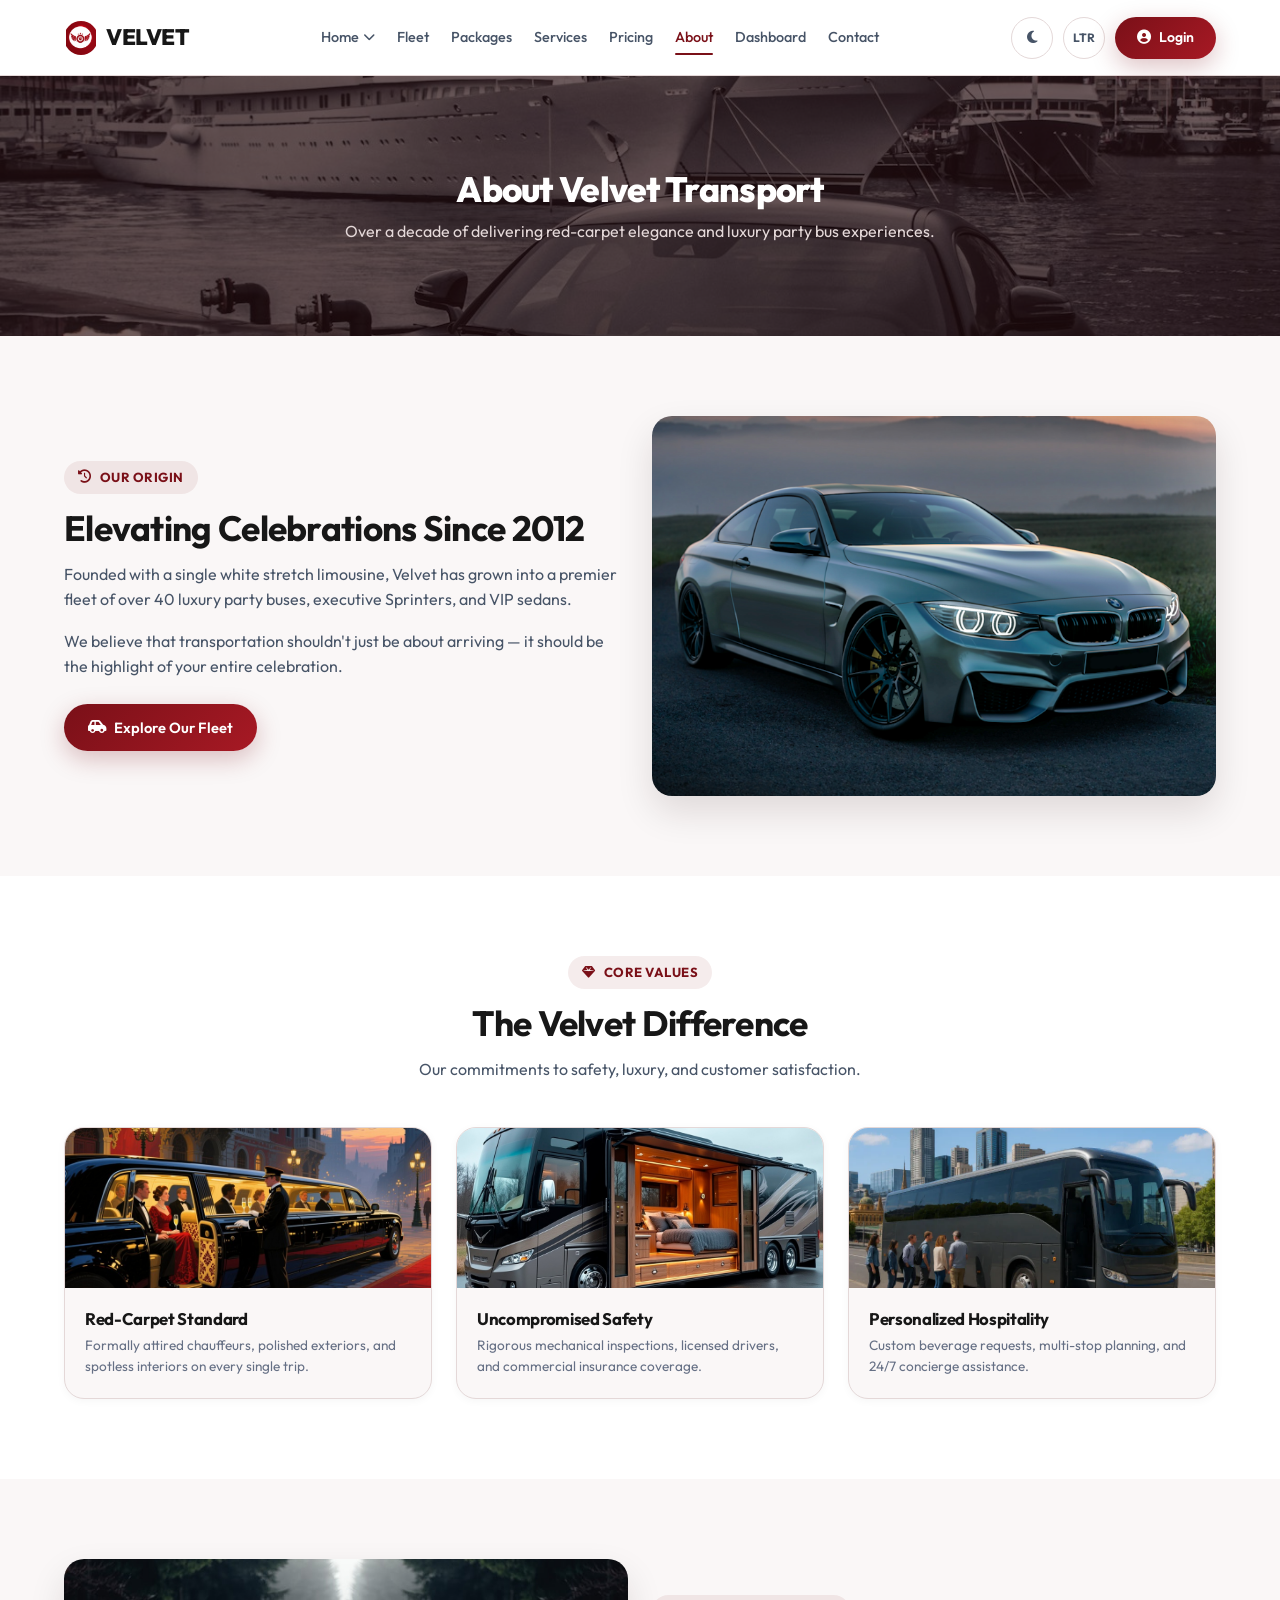
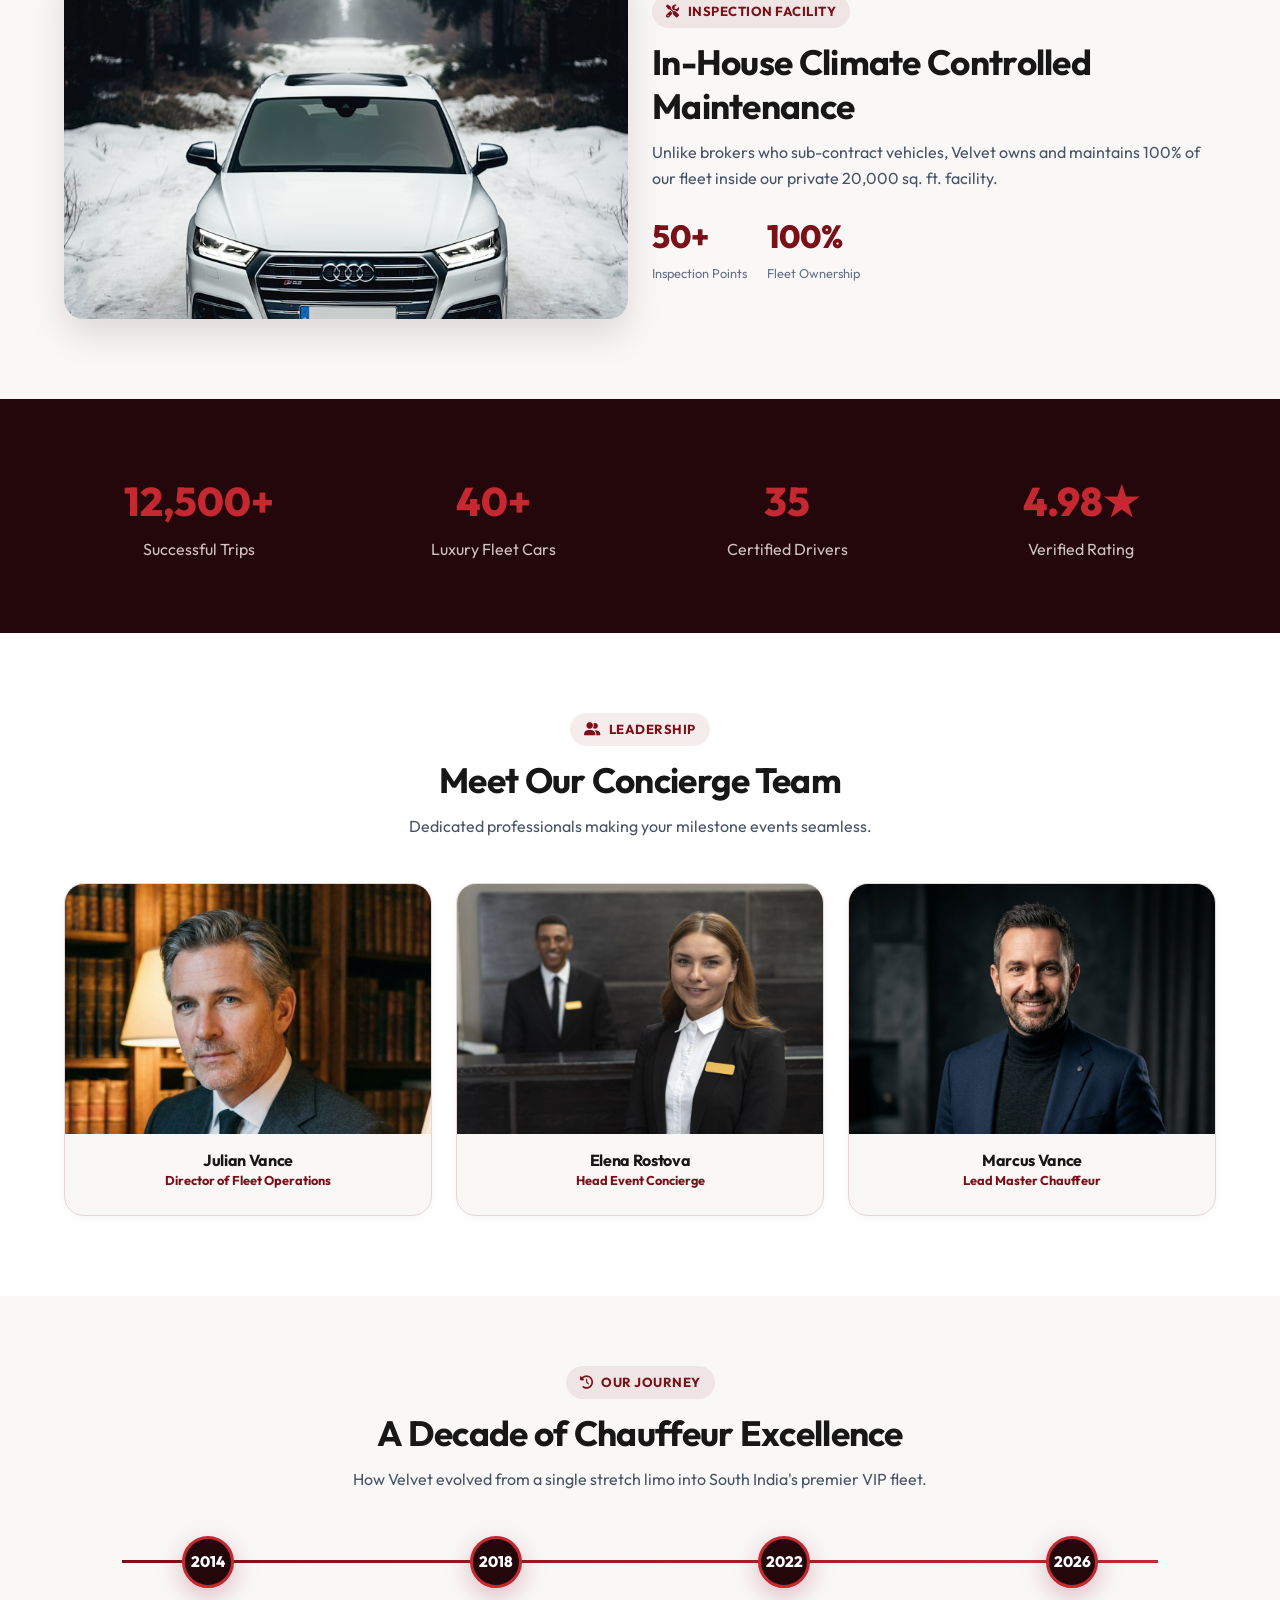
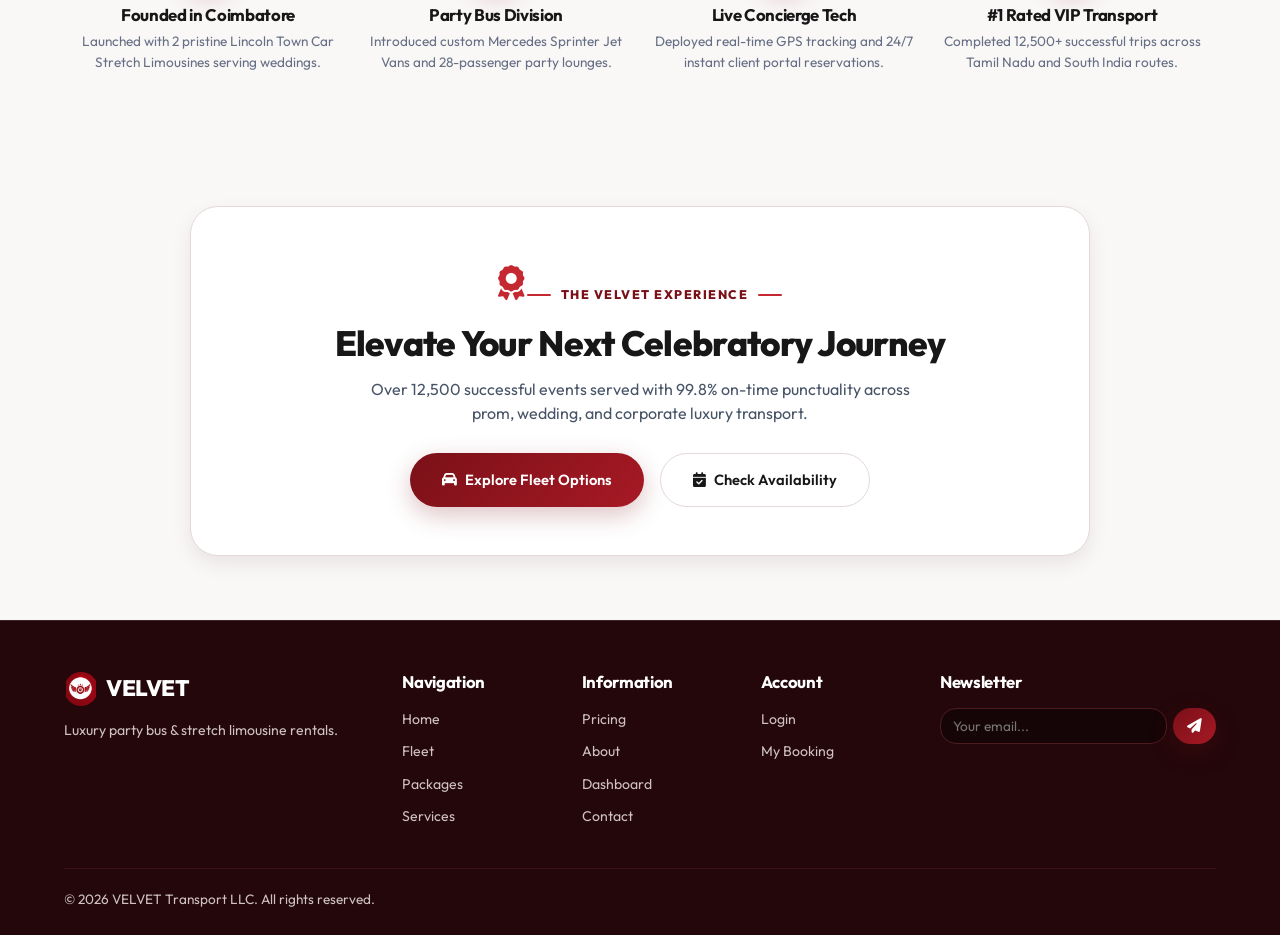
==== about.html @ 5762333b "first commit" ====
<!DOCTYPE html>
<html lang="en" data-theme="light" dir="ltr">
<head>
  <meta charset="UTF-8">
  <meta name="viewport" content="width=device-width, initial-scale=1.0">
  <title>VELVET | About Our VIP Fleet & Concierge</title>
  <link rel="icon" type="image/png" href="assets/images/logo.png">
  <link rel="shortcut icon" type="image/png" href="assets/images/logo.png">
  <link rel="apple-touch-icon" href="assets/images/logo.png">
  <meta name="description" content="Learn about Velvet transport history, hyper-luxury vehicle standards, and commitment to celebratory travel elegance.">
  
  <link rel="preconnect" href="https://fonts.googleapis.com">
  <link rel="preconnect" href="https://fonts.gstatic.com" crossorigin>
  <link href="https://fonts.googleapis.com/css2?family=Outfit:wght@300;400;500;600;700;800&display=swap" rel="stylesheet">
  <link rel="stylesheet" href="https://cdnjs.cloudflare.com/ajax/libs/font-awesome/6.4.0/css/all.min.css">
  
  <link rel="stylesheet" href="assets/css/style.css">
  <link rel="stylesheet" href="assets/css/responsive.css">
</head>
<body>

  <!-- FIXED NAVBAR WITH EXACT LABEL 'About' -->
  <header class="navbar">
    <div class="container navbar-inner">
      <a href="index.html" class="brand-logo">
        <img src="assets/images/logo.png" alt="VELVET Logo" class="brand-logo-img">
        <span>VELVET</span>
      </a>

      <nav class="nav-menu" id="navMenu">
        <div class="nav-dropdown" id="homeDropdown">
          <a href="index.html" class="nav-link dropdown-trigger">Home <i class="fas fa-chevron-down"></i></a>
          <div class="dropdown-menu">
            <a href="index.html" class="dropdown-item">Home 1 - Fleet Hero</a>
            <a href="home-2.html" class="dropdown-item">Home 2 - Lounge Edition</a>
          </div>
        </div>

        <a href="fleet.html" class="nav-link">Fleet</a>
        <a href="packages.html" class="nav-link">Packages</a>
        <a href="services.html" class="nav-link">Services</a>
        <a href="pricing.html" class="nav-link">Pricing</a>
        <a href="about.html" class="nav-link active">About</a>
        <a href="dashboard.html" class="nav-link">Dashboard</a>
        <a href="contact.html" class="nav-link">Contact</a>
        <a href="login.html" class="nav-link mobile-login-link"><i class="fas fa-user-circle"></i> Login</a>
      </nav>

      <div class="nav-actions">
        <button class="icon-btn" id="themeToggleBtn" title="Theme Toggle"><i class="fas fa-moon" id="themeIcon"></i></button>
        <button class="icon-btn" id="dirToggleBtn" title="Direction Toggle"><span id="dirText" style="font-size:0.75rem; font-weight:700;">LTR</span></button>
        <a href="login.html" class="btn btn-primary desktop-login-btn"><i class="fas fa-user-circle"></i> <span>Login</span></a>
        <button class="icon-btn hamburger-btn" id="hamburgerBtn"><i class="fas fa-bars"></i></button>
      </div>
    </div>
  </header>

  <!-- STANDARD INNER HERO (260px HEIGHT) -->
  <section class="inner-hero">
    <img src="assets/images/hero/hero-about.jpg" alt="About Velvet" class="inner-hero-bg">
    <div class="inner-hero-content">
      <h1 class="inner-hero-title">About Velvet Transport</h1>
      <p class="inner-hero-desc">Over a decade of delivering red-carpet elegance and luxury party bus experiences.</p>
    </div>
  </section>

  <!-- ABOUT PAGE - EXACTLY 7 SECTIONS -->

  <!-- SECTION 1: BRAND STORY SPLIT -->
  <section style="padding: 80px 0;">
    <div class="container">
      <div class="grid-2-col" style="align-items: center;">
        <div>
          <span class="section-tag"><i class="fas fa-history"></i> Our Origin</span>
          <h2 class="section-title" style="text-align: left;">Elevating Celebrations Since 2012</h2>
          <p style="color: var(--text-secondary); margin-bottom: 16px;">
            Founded with a single white stretch limousine, Velvet has grown into a premier fleet of over 40 luxury party buses, executive Sprinters, and VIP sedans.
          </p>
          <p style="color: var(--text-secondary); margin-bottom: 24px;">
            We believe that transportation shouldn't just be about arriving — it should be the highlight of your entire celebration.
          </p>
          <a href="fleet.html" class="btn btn-primary"><i class="fas fa-car-side"></i> Explore Our Fleet</a>
        </div>
        <div style="border-radius: var(--radius-lg); overflow: hidden; box-shadow: var(--shadow-lg);">
          <img src="assets/images/about/fleet-garage.jpg" alt="Fleet Garage" style="height: 380px; width: 100%; object-fit: cover;">
        </div>
      </div>
    </div>
  </section>

  <!-- SECTION 2: CORE BRAND VALUES -->
  <section style="padding: 80px 0; background: var(--bg-card);">
    <div class="container">
      <div class="section-header">
        <span class="section-tag"><i class="fas fa-gem"></i> Core Values</span>
        <h2 class="section-title">The Velvet Difference</h2>
        <p class="section-subtitle">Our commitments to safety, luxury, and customer satisfaction.</p>
      </div>

      <div class="grid-3-col">
        <!-- Value Card 1 -->
        <div class="modern-card" style="background: var(--bg-primary); border-radius: var(--radius-lg); border: 1px solid var(--border-color); overflow: hidden; height: 100%; display: flex; flex-direction: column;">
          <div style="height: 160px; overflow: hidden; position: relative;">
            <img src="assets/images/about/values/value-red-carpet.png" alt="Red-Carpet Standard" style="width: 100%; height: 100%; object-fit: cover; transition: transform 0.3s ease;">
          </div>
          <div style="padding: 20px; flex-grow: 1;">
            <h4 style="margin-bottom: 6px; font-size: 1.05rem;">Red-Carpet Standard</h4>
            <p style="font-size: 0.85rem; color: var(--text-muted);">Formally attired chauffeurs, polished exteriors, and spotless interiors on every single trip.</p>
          </div>
        </div>

        <!-- Value Card 2 -->
        <div class="modern-card" style="background: var(--bg-primary); border-radius: var(--radius-lg); border: 1px solid var(--border-color); overflow: hidden; height: 100%; display: flex; flex-direction: column;">
          <div style="height: 160px; overflow: hidden; position: relative;">
            <img src="assets/images/about/values/value-safety.jpg" alt="Uncompromised Safety" style="width: 100%; height: 100%; object-fit: cover; transition: transform 0.3s ease;">
          </div>
          <div style="padding: 20px; flex-grow: 1;">
            <h4 style="margin-bottom: 6px; font-size: 1.05rem;">Uncompromised Safety</h4>
            <p style="font-size: 0.85rem; color: var(--text-muted);">Rigorous mechanical inspections, licensed drivers, and commercial insurance coverage.</p>
          </div>
        </div>

        <!-- Value Card 3 -->
        <div class="modern-card" style="background: var(--bg-primary); border-radius: var(--radius-lg); border: 1px solid var(--border-color); overflow: hidden; height: 100%; display: flex; flex-direction: column;">
          <div style="height: 160px; overflow: hidden; position: relative;">
            <img src="assets/images/about/values/value-hospitality.png" alt="Personalized Hospitality" style="width: 100%; height: 100%; object-fit: cover; transition: transform 0.3s ease;">
          </div>
          <div style="padding: 20px; flex-grow: 1;">
            <h4 style="margin-bottom: 6px; font-size: 1.05rem;">Personalized Hospitality</h4>
            <p style="font-size: 0.85rem; color: var(--text-muted);">Custom beverage requests, multi-stop planning, and 24/7 concierge assistance.</p>
          </div>
        </div>
      </div>
    </div>
  </section>

  <!-- SECTION 3: MAINTENANCE & INSPECTION LABS -->
  <section style="padding: 80px 0;">
    <div class="container">
      <div class="grid-2-col" style="align-items: center;">
        <div style="border-radius: var(--radius-lg); overflow: hidden; box-shadow: var(--shadow-lg);">
          <img src="assets/images/about/safety-inspection.jpg" alt="Safety Inspection Detail" style="height: 360px; width: 100%; object-fit: cover;">
        </div>
        <div>
          <span class="section-tag"><i class="fas fa-tools"></i> Inspection Facility</span>
          <h2 class="section-title" style="text-align: left;">In-House Climate Controlled Maintenance</h2>
          <p style="color: var(--text-secondary); margin-bottom: 20px;">
            Unlike brokers who sub-contract vehicles, Velvet owns and maintains 100% of our fleet inside our private 20,000 sq. ft. facility.
          </p>
          <div style="display: flex; gap: 20px;">
            <div>
              <div style="font-size: 2rem; font-weight: 800; color: var(--burgundy-primary);">50+</div>
              <div style="font-size: 0.8rem; color: var(--text-muted);">Inspection Points</div>
            </div>
            <div>
              <div style="font-size: 2rem; font-weight: 800; color: var(--burgundy-primary);">100%</div>
              <div style="font-size: 0.8rem; color: var(--text-muted);">Fleet Ownership</div>
            </div>
          </div>
        </div>
      </div>
    </div>
  </section>

  <!-- SECTION 4: STATS & LUXURY MILESTONES -->
  <section style="padding: 70px 0; background: var(--dark-wine); color: #FFF; text-align: center;">
    <div class="container">
      <div class="grid-4-col">
        <div>
          <div style="font-size: 2.5rem; font-weight: 800; color: var(--red-accent);">12,500+</div>
          <div style="color: #D0C2C2; margin-top: 4px;">Successful Trips</div>
        </div>
        <div>
          <div style="font-size: 2.5rem; font-weight: 800; color: var(--red-accent);">40+</div>
          <div style="color: #D0C2C2; margin-top: 4px;">Luxury Fleet Cars</div>
        </div>
        <div>
          <div style="font-size: 2.5rem; font-weight: 800; color: var(--red-accent);">35</div>
          <div style="color: #D0C2C2; margin-top: 4px;">Certified Drivers</div>
        </div>
        <div>
          <div style="font-size: 2.5rem; font-weight: 800; color: var(--red-accent);">4.98★</div>
          <div style="color: #D0C2C2; margin-top: 4px;">Verified Rating</div>
        </div>
      </div>
    </div>
  </section>

  <!-- SECTION 5: LEADERSHIP & CONCIERGE TEAM -->
  <section style="padding: 80px 0; background: var(--bg-card);">
    <div class="container">
      <div class="section-header">
        <span class="section-tag"><i class="fas fa-user-friends"></i> Leadership</span>
        <h2 class="section-title">Meet Our Concierge Team</h2>
        <p class="section-subtitle">Dedicated professionals making your milestone events seamless.</p>
      </div>

      <div class="grid-3-col">
        <div class="modern-card" style="background: var(--bg-primary); border-radius: var(--radius-lg); border: 1px solid var(--border-color); overflow: hidden; text-align: center; padding-bottom: 24px;">
          <div style="height: 250px; overflow: hidden; position: relative;">
            <img src="assets/images/about/team-concierge.jpg" alt="Julian Vance" style="height: 100%; width: 100%; object-fit: cover; object-position: center top;">
          </div>
          <h4 style="margin-top: 16px;">Julian Vance</h4>
          <div style="font-size: 0.8rem; color: var(--burgundy-primary); font-weight: 700;">Director of Fleet Operations</div>
        </div>
        <div class="modern-card" style="background: var(--bg-primary); border-radius: var(--radius-lg); border: 1px solid var(--border-color); overflow: hidden; text-align: center; padding-bottom: 24px;">
          <div style="height: 250px; overflow: hidden; position: relative;">
            <img src="assets/images/about/team-elena.jpg" alt="Elena Rostova" style="height: 100%; width: 100%; object-fit: cover; object-position: center top;">
          </div>
          <h4 style="margin-top: 16px;">Elena Rostova</h4>
          <div style="font-size: 0.8rem; color: var(--burgundy-primary); font-weight: 700;">Head Event Concierge</div>
        </div>
        <div class="modern-card" style="background: var(--bg-primary); border-radius: var(--radius-lg); border: 1px solid var(--border-color); overflow: hidden; text-align: center; padding-bottom: 24px;">
          <div style="height: 250px; overflow: hidden; position: relative;">
            <img src="assets/images/about/chauffeur-about.jpg" alt="Marcus Vance" style="height: 100%; width: 100%; object-fit: cover; object-position: center top;">
          </div>
          <h4 style="margin-top: 16px;">Marcus Vance</h4>
          <div style="font-size: 0.8rem; color: var(--burgundy-primary); font-weight: 700;">Lead Master Chauffeur</div>
        </div>
      </div>
    </div>
  </section>

  <!-- SECTION 6: HERITAGE & GROWTH MILESTONES (TIMELINE LAYOUT) -->
  <section style="padding: 70px 0;">
    <div class="container">
      <div class="section-header">
        <span class="section-tag"><i class="fas fa-history"></i> Our Journey</span>
        <h2 class="section-title">A Decade of Chauffeur Excellence</h2>
        <p class="section-subtitle">How Velvet evolved from a single stretch limo into South India's premier VIP fleet.</p>
      </div>

      <div class="milestones-timeline">
        <div class="timeline-node">
          <div class="timeline-badge">2014</div>
          <h4 style="font-size: 1.05rem; margin-bottom: 6px;">Founded in Coimbatore</h4>
          <p style="font-size: 0.85rem; color: var(--text-muted); line-height: 1.5;">Launched with 2 pristine Lincoln Town Car Stretch Limousines serving weddings.</p>
        </div>

        <div class="timeline-node">
          <div class="timeline-badge">2018</div>
          <h4 style="font-size: 1.05rem; margin-bottom: 6px;">Party Bus Division</h4>
          <p style="font-size: 0.85rem; color: var(--text-muted); line-height: 1.5;">Introduced custom Mercedes Sprinter Jet Vans and 28-passenger party lounges.</p>
        </div>

        <div class="timeline-node">
          <div class="timeline-badge">2022</div>
          <h4 style="font-size: 1.05rem; margin-bottom: 6px;">Live Concierge Tech</h4>
          <p style="font-size: 0.85rem; color: var(--text-muted); line-height: 1.5;">Deployed real-time GPS tracking and 24/7 instant client portal reservations.</p>
        </div>

        <div class="timeline-node">
          <div class="timeline-badge">2026</div>
          <h4 style="font-size: 1.05rem; margin-bottom: 6px;">#1 Rated VIP Transport</h4>
          <p style="font-size: 0.85rem; color: var(--text-muted); line-height: 1.5;">Completed 12,500+ successful trips across Tamil Nadu and South India routes.</p>
        </div>
      </div>
    </div>
  </section>


  <!-- SECTION 7: CALL TO ACTION FLOATING CARD BANNER -->
  <section class="cta-card-section">
    <div class="container">
      <div class="cta-card-box">
        <div class="cta-card-icon"><i class="fas fa-award"></i></div>
        <div class="cta-card-badge">The Velvet Experience</div>
        <h2 class="cta-card-title">Elevate Your Next Celebratory Journey</h2>
        <p class="cta-card-subtitle">
          Over 12,500 successful events served with 99.8% on-time punctuality across prom, wedding, and corporate luxury transport.
        </p>
        <div class="cta-actions-group">
          <a href="fleet.html" class="btn btn-primary" style="padding: 14px 32px;"><i class="fas fa-car"></i> Explore Fleet Options</a>
          <a href="dashboard.html" class="btn btn-outline" style="padding: 14px 32px;"><i class="fas fa-calendar-check"></i> Check Availability</a>
        </div>
      </div>
    </div>
  </section>

  <footer class="footer">
    <div class="container">
      <div class="footer-grid">
        <div>
          <a href="index.html" class="brand-logo" style="color: #FFF; margin-bottom: 12px; display: inline-flex;">
            <img src="assets/images/logo.png" alt="VELVET Logo" class="brand-logo-img">
            <span>VELVET</span>
          </a>
          <p style="font-size: 0.88rem; max-width: 280px; color: #D0C2C2;">Luxury party bus & stretch limousine rentals.</p>
        </div>
        <div><h4>Navigation</h4><div class="footer-links"><a href="index.html">Home</a><a href="fleet.html">Fleet</a><a href="packages.html">Packages</a><a href="services.html">Services</a></div></div>
        <div><h4>Information</h4><div class="footer-links"><a href="pricing.html">Pricing</a><a href="about.html">About</a><a href="dashboard.html">Dashboard</a><a href="contact.html">Contact</a></div></div>
        <div><h4>Account</h4><div class="footer-links"><a href="login.html">Login</a><a href="dashboard.html">My Booking</a></div></div>
        <div><h4>Newsletter</h4>
          <form onsubmit="event.preventDefault(); showToast('Subscribed!', 'success');" style="display: flex; gap: 6px;">
            <input type="email" placeholder="Your email..." required style="background: #160507; border: 1px solid #501B20; padding: 8px 12px; border-radius: var(--radius-md); color: #FFF; font-size: 0.85rem; flex: 1;">
            <button type="submit" class="btn btn-primary" style="padding: 8px 14px;"><i class="fas fa-paper-plane"></i></button>
          </form>
        </div>
      </div>
      <div class="footer-bottom"><div>&copy; 2026 VELVET Transport LLC. All rights reserved.</div></div>
    </div>
  </footer>

  <button class="back-to-top" id="backToTopBtn" title="Back to top"><i class="fas fa-arrow-up"></i></button>
  <script src="assets/js/main.js"></script>
</body>
</html>
---- assets/css/style.css ----
/* ==========================================================================
   VELVET LUXURY FLEET & PARTY BUS
   Master Stylesheet - Burgundy Red Theme with High-Contrast & Flexible Grids
   ========================================================================== */

/* 1. DESIGN TOKENS */
:root {
  /* Rich Red / Burgundy Palette */
  --burgundy-primary: #7A1018;
  --crimson-secondary: #A71924;
  --red-accent: #C62832;
  --dark-wine: #23070A;
  
  --bg-primary: #FAF7F7;
  --bg-secondary: #FFFFFF;
  --bg-card: #FFFFFF;
  --bg-card-hover: #F5F0F0;
  --bg-glass: rgba(255, 255, 255, 0.96);
  --bg-input: #F3ECEC;
  
  --text-primary: #171717;
  --text-secondary: #475467;
  --text-muted: #667085;
  
  --accent-primary: #7A1018;
  --accent-hover: #A71924;
  --accent-bright: #C62832;
  --accent-light: rgba(122, 16, 24, 0.08);
  --accent-glow: rgba(198, 40, 50, 0.2);

  --border-color: #E4D8D8;
  --border-hover: #C8B2B2;
  --border-accent: rgba(122, 16, 24, 0.3);
  
  --shadow-sm: 0 2px 8px rgba(35, 7, 10, 0.04);
  --shadow-md: 0 8px 20px rgba(35, 7, 10, 0.08);
  --shadow-lg: 0 16px 36px rgba(35, 7, 10, 0.12);
  --shadow-accent: 0 8px 25px rgba(122, 16, 24, 0.25);
  
  --radius-sm: 8px;
  --radius-md: 16px;
  --radius-lg: 20px;
  --radius-full: 9999px;
  
  --font-heading: 'Outfit', -apple-system, BlinkMacSystemFont, sans-serif;
  --font-body: 'Outfit', -apple-system, BlinkMacSystemFont, sans-serif;
  
  --transition-fast: 0.2s ease;
  --transition-normal: 0.3s ease;
  
  --navbar-height: 76px;
  --hero-inner-height: 260px;
  --container-max-width: 1200px;
}

/* Dark Theme Overrides */
[data-theme="dark"] {
  --bg-primary: #160507;
  --bg-secondary: #23070A;
  --bg-card: #23070A;
  --bg-card-hover: #320C10;
  --bg-glass: rgba(22, 5, 7, 0.96);
  --bg-input: #320C10;
  
  --text-primary: #FAF7F7;
  --text-secondary: #D0C2C2;
  --text-muted: #9E8C8C;
  
  --border-color: #381216;
  --border-hover: #501B20;
  
  --shadow-sm: 0 2px 8px rgba(0, 0, 0, 0.3);
  --shadow-md: 0 8px 20px rgba(0, 0, 0, 0.4);
  --shadow-lg: 0 16px 36px rgba(0, 0, 0, 0.5);
}

/* RTL Support */
[dir="rtl"] {
  direction: rtl;
  text-align: right;
}

/* 2. BASE RESET */
*, *::before, *::after {
  box-sizing: border-box;
  margin: 0;
  padding: 0;
}

html {
  scroll-behavior: smooth;
  font-size: 16px;
}

body {
  font-family: var(--font-body);
  background-color: var(--bg-primary);
  color: var(--text-primary);
  line-height: 1.6;
  overflow-x: hidden;
  transition: background-color var(--transition-normal), color var(--transition-normal);
}

a {
  color: inherit;
  text-decoration: none;
  transition: var(--transition-fast);
}

ul, ol {
  list-style: none;
}

img {
  max-width: 100%;
  height: auto;
  display: block;
  object-fit: cover;
}

button, input, select, textarea {
  font-family: inherit;
  font-size: inherit;
  color: inherit;
  background: none;
  border: none;
  outline: none;
}

button {
  cursor: pointer;
}

/* 3. CENTERED CONTAINER SYSTEM */
.container {
  width: 100%;
  max-width: var(--container-max-width);
  margin-left: auto;
  margin-right: auto;
  padding-left: 24px;
  padding-right: 24px;
}

/* RESPONSIVE UTILITY GRIDS (PREVENTS SQUEEZING & OVERLAPS) */
.grid-4-col {
  display: grid;
  grid-template-columns: repeat(4, 1fr);
  gap: 24px;
}

.grid-3-col {
  display: grid;
  grid-template-columns: repeat(3, 1fr);
  gap: 24px;
}

.grid-2-col {
  display: grid;
  grid-template-columns: repeat(2, 1fr);
  gap: 24px;
}

.calc-inputs-grid {
  display: grid;
  grid-template-columns: 1fr 1fr;
  gap: 20px;
  margin-bottom: 24px;
}

.calc-result-box {
  display: flex;
  justify-content: space-between;
  align-items: center;
  background: #23070A;
  border: 1px solid var(--red-accent);
  padding: 18px 24px;
  border-radius: var(--radius-md);
  gap: 16px;
}

/* 4. TYPOGRAPHY & UTILITIES */
h1, h2, h3, h4, h5, h6 {
  font-weight: 700;
  line-height: 1.25;
  color: var(--text-primary);
  letter-spacing: -0.02em;
}

.text-accent {
  color: var(--red-accent) !important;
}

.text-burgundy {
  color: var(--burgundy-primary) !important;
}

.section-tag {
  display: inline-flex;
  align-items: center;
  gap: 8px;
  padding: 6px 14px;
  background: var(--accent-light);
  border-radius: var(--radius-full);
  color: var(--burgundy-primary);
  font-size: 0.82rem;
  font-weight: 700;
  letter-spacing: 0.5px;
  text-transform: uppercase;
  margin-bottom: 12px;
}

[data-theme="dark"] .section-tag {
  color: #FFA3A8;
  background: rgba(198, 40, 50, 0.2);
}

.section-header {
  text-align: center;
  max-width: 620px;
  margin: 0 auto 44px auto;
}

.section-title {
  font-size: 2.2rem;
  margin-bottom: 12px;
}

.section-subtitle {
  color: var(--text-secondary);
  font-size: 1rem;
}

/* 5. BUTTONS */
.btn {
  display: inline-flex;
  align-items: center;
  justify-content: center;
  gap: 8px;
  padding: 12px 24px;
  font-weight: 600;
  font-size: 0.92rem;
  border-radius: var(--radius-full);
  transition: all var(--transition-fast);
  white-space: nowrap;
}

.btn-primary {
  background: linear-gradient(135deg, var(--burgundy-primary) 0%, var(--crimson-secondary) 100%);
  color: #FFFFFF !important;
  box-shadow: var(--shadow-accent);
}

.btn-primary:hover {
  background: linear-gradient(135deg, var(--crimson-secondary) 0%, var(--red-accent) 100%);
  transform: translateY(-2px);
  box-shadow: 0 10px 25px rgba(122, 16, 24, 0.35);
}

.btn-outline {
  border: 1px solid var(--border-color);
  color: var(--text-primary);
  background: var(--bg-card);
}

.btn-outline:hover {
  border-color: var(--burgundy-primary);
  color: var(--burgundy-primary);
}

.btn-outline-darkbg {
  border: 1px solid rgba(255, 255, 255, 0.35) !important;
  color: #FFFFFF !important;
  background: rgba(255, 255, 255, 0.08) !important;
}

.btn-outline-darkbg:hover {
  background: #FFFFFF !important;
  color: var(--burgundy-primary) !important;
  border-color: #FFFFFF !important;
}

/* 6. NAVBAR */
.navbar {
  position: fixed;
  top: 0;
  left: 0;
  width: 100%;
  height: var(--navbar-height);
  z-index: 1000;
  background: var(--bg-glass);
  backdrop-filter: blur(16px);
  border-bottom: 1px solid var(--border-color);
}

.navbar-inner {
  display: flex;
  align-items: center;
  justify-content: space-between;
  height: 100%;
}

.brand-logo {
  display: flex;
  align-items: center;
  gap: 8px;
  font-size: 1.4rem;
  font-weight: 800;
  letter-spacing: -0.5px;
  color: var(--text-primary);
  white-space: nowrap;
  flex-shrink: 0;
}

.brand-logo svg, .brand-logo i {
  color: var(--crimson-secondary);
  font-size: 1.4rem;
}

.brand-logo-img {
  width: 34px;
  height: 34px;
  object-fit: contain;
  border-radius: 50%;
  flex-shrink: 0;
}


.nav-menu {
  display: flex;
  align-items: center;
  gap: 22px;
  white-space: nowrap;
}

.nav-link {
  font-size: 0.9rem;
  font-weight: 500;
  color: var(--text-secondary);
  padding: 6px 0;
  position: relative;
}

.nav-link:hover, .nav-link.active {
  color: var(--burgundy-primary);
}

[data-theme="dark"] .nav-link:hover, [data-theme="dark"] .nav-link.active {
  color: var(--red-accent);
}

.nav-link.active::after {
  content: '';
  position: absolute;
  bottom: 0;
  left: 0;
  width: 100%;
  height: 2px;
  background: var(--burgundy-primary);
  border-radius: var(--radius-full);
}

[data-theme="dark"] .nav-link.active::after {
  background: var(--red-accent);
}

/* Dropdown Menu */
.nav-dropdown {
  position: relative;
}

.dropdown-trigger {
  display: inline-flex;
  align-items: center;
  gap: 4px;
  cursor: pointer;
}

.dropdown-trigger i {
  font-size: 0.75rem;
  transition: transform var(--transition-fast);
}

.nav-dropdown:hover .dropdown-trigger i,
.nav-dropdown.open .dropdown-trigger i {
  transform: rotate(180deg);
}

.dropdown-menu {
  position: absolute;
  top: 100%;
  left: 0;
  min-width: 200px;
  background: var(--bg-card);
  border: 1px solid var(--border-color);
  border-radius: var(--radius-md);
  padding: 8px 0;
  box-shadow: var(--shadow-lg);
  opacity: 0;
  visibility: hidden;
  transform: translateY(8px);
  transition: all var(--transition-fast);
  z-index: 9999;
}

[dir="rtl"] .dropdown-menu {
  left: auto;
  right: 0;
}

.nav-dropdown:hover .dropdown-menu,
.nav-dropdown.open .dropdown-menu,
.nav-dropdown.active .dropdown-menu {
  opacity: 1 !important;
  visibility: visible !important;
  transform: translateY(0) !important;
  pointer-events: auto !important;
}

.dropdown-item {
  display: block;
  padding: 10px 16px;
  font-size: 0.88rem;
  color: var(--text-secondary);
}

.dropdown-item:hover, .dropdown-item.active {
  background: var(--accent-light);
  color: var(--burgundy-primary);
}

/* Nav Actions */
.nav-actions {
  display: flex;
  align-items: center;
  gap: 10px;
  flex-shrink: 0;
}

.nav-actions .icon-btn {
  width: 42px;
  height: 42px;
  border-radius: var(--radius-full);
  background: var(--bg-card);
  border: 1px solid var(--border-color);
  color: var(--text-secondary);
  display: flex;
  align-items: center;
  justify-content: center;
  transition: var(--transition-fast);
  flex-shrink: 0;
}

.nav-actions .btn {
  height: 42px;
  padding: 0 22px;
  font-size: 0.88rem;
  font-weight: 600;
  display: inline-flex;
  align-items: center;
  justify-content: center;
  border-radius: var(--radius-full);
  flex-shrink: 0;
}

.icon-btn:hover {
  color: var(--burgundy-primary);
  border-color: var(--burgundy-primary);
}

.hamburger-btn {
  display: none !important;
}

/* 7. STANDARD HERO FOR ALL NON-HOME PAGES */
.inner-hero {
  position: relative;
  height: var(--hero-inner-height);
  margin-top: var(--navbar-height);
  display: flex;
  align-items: center;
  justify-content: center;
  text-align: center;
  background: var(--dark-wine);
  color: #FFFFFF !important;
  overflow: hidden;
}

.inner-hero-bg {
  position: absolute;
  inset: 0;
  width: 100%;
  height: 100%;
  object-fit: cover;
  opacity: 0.35;
}

.inner-hero-content {
  position: relative;
  z-index: 2;
  max-width: 640px;
  padding: 0 24px;
  margin: 0 auto;
}

.inner-hero-title {
  font-size: 2.2rem;
  font-weight: 800;
  margin-bottom: 8px;
  color: #FFFFFF !important;
}

.inner-hero-desc {
  color: #E4D8D8 !important;
  font-size: 1rem;
}

/* 8. MODERN CARDS & OVERLAYS */
.modern-card {
  background: var(--bg-card);
  border: 1px solid var(--border-color);
  border-radius: var(--radius-lg);
  overflow: hidden;
  box-shadow: var(--shadow-sm);
  transition: all var(--transition-normal);
  display: flex;
  flex-direction: column;
}

.modern-card:hover {
  transform: translateY(-6px);
  box-shadow: var(--shadow-md);
  border-color: var(--border-accent);
}

.modern-card-img {
  position: relative;
  height: 220px;
  overflow: hidden;
}

.modern-card-img img {
  width: 100%;
  height: 100%;
  object-fit: cover;
  object-position: center top;
  transition: transform 0.5s ease;
}

.modern-card:hover .modern-card-img img {
  transform: scale(1.06);
}

.card-pill-badge {
  position: absolute;
  top: 14px;
  left: 14px;
  background: var(--burgundy-primary);
  color: #FFFFFF !important;
  font-size: 0.75rem;
  font-weight: 800;
  padding: 4px 12px;
  border-radius: var(--radius-full);
  box-shadow: 0 2px 8px rgba(0, 0, 0, 0.4);
  border: 1px solid rgba(255, 163, 168, 0.3);
}

.modern-card-body {
  padding: 20px;
  flex: 1;
  display: flex;
  flex-direction: column;
  justify-content: space-between;
}

.overlay-card {
  position: relative;
  border-radius: var(--radius-lg);
  overflow: hidden;
  height: 400px;
  border: 1px solid var(--border-color);
  box-shadow: var(--shadow-sm);
  display: flex;
  flex-direction: column;
}

.card-pill-badge {
  position: absolute;
  top: 18px;
  left: 18px;
  z-index: 10;
  background: var(--burgundy-primary);
  color: #FFFFFF !important;
  font-size: 0.72rem;
  font-weight: 800;
  text-transform: uppercase;
  letter-spacing: 1px;
  padding: 5px 12px;
  border-radius: var(--radius-full);
  box-shadow: 0 4px 10px rgba(0, 0, 0, 0.4);
  border: 1px solid rgba(255, 163, 168, 0.35);
}

.modern-card-body {
  padding: 20px;
  flex: 1;
  display: flex;
  flex-direction: column;
  justify-content: space-between;
}

.overlay-card img {
  width: 100%;
  height: 100%;
  object-fit: cover;
  object-position: center top;
  transition: transform 0.5s ease;
}

.overlay-card:hover img {
  transform: scale(1.06);
}

.overlay-card-scrim {
  position: absolute;
  inset: 0;
  background: linear-gradient(180deg, rgba(22, 5, 7, 0.1) 0%, rgba(22, 5, 7, 0.55) 45%, rgba(22, 5, 7, 0.96) 80%);
  padding: 24px;
  display: flex;
  flex-direction: column;
  justify-content: flex-end;
  color: #FFFFFF !important;
  z-index: 2;
}

.overlay-card-body {
  display: flex;
  flex-direction: column;
  justify-content: flex-start;
  margin-bottom: 0;
}

.overlay-card-scrim h3,
.overlay-card-title {
  color: #FFFFFF !important;
  font-size: 1.35rem;
  font-weight: 700;
  margin: 0 0 8px 0 !important;
  height: 3.3rem !important;
  min-height: 3.3rem !important;
  max-height: 3.3rem !important;
  display: block !important;
  line-height: 1.25 !important;
  text-shadow: 0 2px 4px rgba(0, 0, 0, 0.7);
}

.overlay-card-scrim p,
.overlay-card-desc {
  color: #F5F0F0 !important;
  font-size: 0.88rem;
  line-height: 1.4 !important;
  margin: 0 0 16px 0 !important;
  height: 2.5rem !important;
  min-height: 2.5rem !important;
  max-height: 2.5rem !important;
  display: -webkit-box !important;
  -webkit-line-clamp: 2 !important;
  -webkit-box-orient: vertical !important;
  overflow: hidden !important;
  text-shadow: 0 1px 3px rgba(0, 0, 0, 0.7);
}

.overlay-card-action {
  width: 100%;
  margin-top: 0;
}

.overlay-card-action .btn,
.overlay-card-scrim .btn {
  width: 100% !important;
  padding: 11px 16px;
  font-size: 0.88rem;
}

/* 9. FOOTER */
.footer {
  background: var(--dark-wine);
  color: #D0C2C2;
  padding-top: 50px;
  padding-bottom: 24px;
  margin-top: 0;
  width: 100%;
  position: relative;
  z-index: 10;
  border-top: 1px solid rgba(255, 255, 255, 0.12);
}

.footer h4 {
  color: #FFFFFF !important;
  margin-bottom: 16px;
  font-size: 1.05rem;
}

.footer-grid {
  display: grid;
  grid-template-columns: 2fr 1fr 1fr 1fr 1.5fr;
  gap: 32px;
  margin-bottom: 40px;
}

.footer-links {
  display: flex;
  flex-direction: column;
  gap: 10px;
}

.footer-links a {
  color: #D0C2C2;
  font-size: 0.88rem;
}

.footer-links a:hover {
  color: #FFA3A8;
}

.footer-bottom {
  border-top: 1px solid #381216;
  padding-top: 20px;
  display: flex;
  align-items: center;
  justify-content: space-between;
  font-size: 0.85rem;
}

/* 10. BACK TO TOP */
.back-to-top {
  position: fixed;
  bottom: 24px;
  right: 24px;
  width: 44px;
  height: 44px;
  border-radius: var(--radius-full);
  background: var(--burgundy-primary);
  color: #FFFFFF !important;
  display: flex;
  align-items: center;
  justify-content: center;
  box-shadow: var(--shadow-accent);
  z-index: 900;
  opacity: 0;
  visibility: hidden;
  transform: translateY(10px);
  transition: all var(--transition-fast);
}

.back-to-top.show {
  opacity: 1;
  visibility: visible;
  transform: translateY(0);
}

/* 11. CTA FLOATING CARD BANNER (REFERENCE MATCH) */
.cta-card-section {
  padding: 64px 0;
  background: var(--bg-primary);
}

.cta-card-box {
  background: var(--bg-card);
  border: 1px solid var(--border-color);
  border-radius: 28px;
  padding: 48px 36px;
  text-align: center;
  max-width: 900px;
  margin: 0 auto;
  box-shadow: var(--shadow-md);
  position: relative;
  overflow: hidden;
}

[data-theme="dark"] .cta-card-box {
  background: var(--dark-wine);
  border-color: #501B20;
}

.cta-card-badge {
  display: inline-flex;
  align-items: center;
  gap: 10px;
  font-size: 0.78rem;
  font-weight: 800;
  text-transform: uppercase;
  letter-spacing: 1.5px;
  color: var(--burgundy-primary);
  margin-bottom: 12px;
}

[data-theme="dark"] .cta-card-badge {
  color: #FFA3A8;
}

.cta-card-badge::before,
.cta-card-badge::after {
  content: "";
  display: inline-block;
  width: 24px;
  height: 2px;
  background: var(--red-accent);
  border-radius: 2px;
}

.cta-card-icon {
  font-size: 2.2rem;
  color: var(--red-accent);
  margin-bottom: 10px;
  display: inline-block;
}

.cta-card-title {
  font-size: 2.2rem;
  font-weight: 800;
  margin-bottom: 12px;
  color: var(--text-primary);
}

[data-theme="dark"] .cta-card-title {
  color: #FFFFFF !important;
}

.cta-card-subtitle {
  font-size: 1rem;
  color: var(--text-secondary);
  max-width: 580px;
  margin: 0 auto 28px auto;
  line-height: 1.5;
}

[data-theme="dark"] .cta-card-subtitle {
  color: #D0C2C2 !important;
}

.cta-pill-form {
  display: flex;
  align-items: center;
  max-width: 540px;
  margin: 0 auto;
  background: var(--bg-primary);
  border: 1px solid var(--border-color);
  border-radius: var(--radius-full);
  padding: 6px;
  box-shadow: var(--shadow-sm);
}

[data-theme="dark"] .cta-pill-form {
  background: #160507;
  border-color: #501B20;
}

.cta-pill-form input {
  flex: 1;
  border: none !important;
  background: transparent !important;
  padding: 10px 18px;
  font-size: 0.92rem;
  color: var(--text-primary);
  outline: none;
}

[data-theme="dark"] .cta-pill-form input {
  color: #FFFFFF !important;
}

.cta-pill-form .btn {
  border-radius: var(--radius-full);
  padding: 12px 28px;
  font-size: 0.9rem;
  flex-shrink: 0;
}

.cta-actions-group {
  display: flex;
  justify-content: center;
  gap: 16px;
  flex-wrap: wrap;
}

/* 12. FAQ ACCORDION DROPDOWN (REFERENCE MATCH) */
.faq-accordion {
  max-width: 820px;
  margin: 0 auto;
  display: flex;
  flex-direction: column;
  gap: 14px;
}

.faq-item {
  background: var(--bg-card);
  border: 1px solid var(--border-color);
  border-radius: var(--radius-md);
  overflow: hidden;
  box-shadow: var(--shadow-sm);
  transition: all var(--transition-fast);
}

.faq-header {
  display: flex;
  align-items: center;
  justify-content: space-between;
  padding: 18px 24px;
  cursor: pointer;
  user-select: none;
  background: var(--bg-card);
  transition: all var(--transition-fast);
}

.faq-header h4 {
  font-size: 1rem;
  font-weight: 700;
  color: var(--text-primary);
  margin: 0;
  transition: color var(--transition-fast);
}

.faq-chevron {
  font-size: 0.85rem;
  color: var(--text-muted);
  transition: transform var(--transition-fast), color var(--transition-fast);
}

.faq-body {
  display: none;
  padding: 16px 24px 20px 24px;
  font-size: 0.92rem;
  color: var(--text-secondary);
  line-height: 1.65;
  border-top: 1px solid var(--border-color);
}

/* Open / Active State Matching Reference Image */
.faq-item.open {
  border-color: var(--border-accent);
  box-shadow: var(--shadow-md);
}

.faq-item.open .faq-header {
  background: var(--accent-light);
}

[data-theme="dark"] .faq-item.open .faq-header {
  background: #320C10;
}

.faq-item.open .faq-header h4 {
  color: var(--burgundy-primary) !important;
}

[data-theme="dark"] .faq-item.open .faq-header h4 {
  color: #FFA3A8 !important;
}

.faq-item.open .faq-chevron {
  transform: rotate(180deg);
  color: var(--burgundy-primary);
}

[data-theme="dark"] .faq-item.open .faq-chevron {
  color: #FFA3A8;
}

.faq-item.open .faq-body {
  display: block;
}

/* FORM CONTROLS & INPUTS */
.form-control {
  width: 100%;
  padding: 12px 16px;
  font-family: var(--font-body);
  font-size: 0.95rem;
  color: var(--text-primary);
  background-color: var(--bg-secondary);
  border: 1.5px solid var(--border-color);
  border-radius: var(--radius-sm);
  transition: border-color var(--transition-fast), box-shadow var(--transition-fast);
  outline: none;
  box-sizing: border-box;
}

.form-control:focus {
  border-color: var(--burgundy-primary);
  box-shadow: 0 0 0 3px rgba(122, 16, 24, 0.15);
}

.form-control::placeholder {
  color: #98A2B3;
}

[data-theme="dark"] .form-control {
  background-color: #2D0B0E;
  border-color: #501B20;
  color: #FFFFFF;
}

[data-theme="dark"] .form-control:focus {
  border-color: #FFA3A8;
  box-shadow: 0 0 0 3px rgba(255, 163, 168, 0.2);
}

[data-theme="dark"] input[type="date"] {
  color-scheme: dark;
}

[data-theme="dark"] input[type="date"]::-webkit-calendar-picker-indicator {
  filter: invert(1) brightness(1.2);
  opacity: 1;
  cursor: pointer;
}


/* ICON BUTTONS (THEME & RTL TOGGLES) */
.icon-btn {
  width: 38px;
  height: 38px;
  border-radius: 50%;
  border: 1.5px solid var(--border-color);
  background: var(--bg-card);
  color: var(--text-primary);
  display: inline-flex;
  align-items: center;
  justify-content: center;
  cursor: pointer;
  transition: all var(--transition-fast);
  font-size: 0.88rem;
  padding: 0;
  box-sizing: border-box;
}

.icon-btn:hover {
  border-color: var(--burgundy-primary);
  color: var(--burgundy-primary);
  background: var(--accent-light);
  transform: translateY(-1px);
}

[data-theme="dark"] .icon-btn {
  border-color: rgba(255, 255, 255, 0.2);
  background: rgba(255, 255, 255, 0.08);
  color: #FFFFFF;
}

[data-theme="dark"] .icon-btn:hover {
  border-color: #FFA3A8;
  color: #FFA3A8;
  background: rgba(198, 40, 50, 0.25);
}

/* ==========================================================================
   GLOBAL PAGE LOADER & NON-CARD LAYOUT UTILITIES
   ========================================================================== */

/* Page Loader Overlay */
#page-loader {
  position: fixed;
  inset: 0;
  z-index: 99999;
  background: #160507;
  display: flex;
  flex-direction: column;
  align-items: center;
  justify-content: center;
  transition: opacity 0.4s ease, visibility 0.4s ease;
}

#page-loader.hidden {
  opacity: 0;
  visibility: hidden;
  pointer-events: none;
}

.loader-brand {
  display: flex;
  flex-direction: column;
  align-items: center;
  gap: 16px;
}

.loader-logo-ring {
  position: relative;
  width: 90px;
  height: 90px;
  display: flex;
  align-items: center;
  justify-content: center;
}

.loader-logo-ring::before {
  content: '';
  position: absolute;
  inset: 0;
  border-radius: 50%;
  border: 3px solid rgba(198, 40, 50, 0.15);
  border-top-color: var(--red-accent);
  animation: loaderSpin 1s linear infinite;
}

@keyframes loaderSpin {
  0% { transform: rotate(0deg); }
  100% { transform: rotate(360deg); }
}

.loader-logo-img {
  width: 60px;
  height: 60px;
  object-fit: contain;
  border-radius: 50%;
  animation: loaderPulse 1.4s ease-in-out infinite alternate;
}

@keyframes loaderPulse {
  0% { transform: scale(0.92); opacity: 0.85; }
  100% { transform: scale(1.08); opacity: 1; filter: drop-shadow(0 0 14px rgba(198, 40, 50, 0.7)); }
}

.loader-text {
  font-family: var(--font-heading);
  font-size: 1.15rem;
  font-weight: 800;
  letter-spacing: 3px;
  color: #FFFFFF;
  text-transform: uppercase;
}

.loader-bar-bg {
  width: 160px;
  height: 4px;
  background: rgba(255, 255, 255, 0.1);
  border-radius: 4px;
  overflow: hidden;
  margin-top: 10px;
}

.loader-bar-fill {
  width: 40%;
  height: 100%;
  background: linear-gradient(90deg, var(--burgundy-primary), var(--red-accent));
  border-radius: 4px;
  animation: loaderBarMove 1.2s ease-in-out infinite alternate;
}

@keyframes loaderBarMove {
  0% { transform: translateX(-100%); width: 30%; }
  100% { transform: translateX(300%); width: 60%; }
}

/* Timeline Layout (About Page) */
.milestones-timeline {
  display: flex;
  justify-content: space-between;
  align-items: flex-start;
  position: relative;
  margin-top: 30px;
}

.milestones-timeline::before {
  content: '';
  position: absolute;
  top: 24px;
  left: 5%;
  right: 5%;
  height: 3px;
  background: linear-gradient(90deg, var(--burgundy-primary) 0%, var(--red-accent) 100%);
  z-index: 1;
}

.timeline-node {
  position: relative;
  z-index: 2;
  text-align: center;
  flex: 1;
  padding: 0 12px;
}

.timeline-badge {
  width: 52px;
  height: 52px;
  border-radius: 50%;
  background: #23070A;
  color: #FFFFFF;
  border: 3px solid var(--red-accent);
  display: flex;
  align-items: center;
  justify-content: center;
  margin: 0 auto 16px auto;
  font-weight: 800;
  font-size: 0.95rem;
  box-shadow: var(--shadow-accent);
}

/* Comparison Table (Pricing Page) */
.comparison-table-wrapper {
  display: grid;
  grid-template-columns: 1fr 1fr;
  gap: 32px;
  margin-top: 20px;
}

.comp-column {
  padding: 32px;
  border-radius: var(--radius-lg);
}

.comp-column-velvet {
  background: #23070A;
  color: #FFFFFF;
  border: 2px solid var(--red-accent);
  box-shadow: var(--shadow-lg);
}

.comp-column-others {
  background: var(--bg-card);
  border: 1px solid var(--border-color);
  color: var(--text-primary);
}

/* Accordion Drawer (Services Page) */
.protocol-accordion {
  display: flex;
  flex-direction: column;
  gap: 14px;
  max-width: 820px;
  margin: 0 auto;
}

.protocol-accordion {
  display: flex;
  flex-direction: column;
  gap: 16px;
  max-width: 800px;
  margin: 0 auto;
}

.protocol-item {
  border: 1px solid var(--border-color);
  border-radius: var(--radius-md);
  background: var(--bg-card);
  overflow: hidden;
  transition: all var(--transition-fast);
}

.protocol-header {
  padding: 20px 24px;
  display: flex;
  align-items: center;
  justify-content: space-between;
  cursor: pointer;
  font-weight: 700;
  font-size: 1.05rem;
  color: var(--text-primary);
  user-select: none;
}

.protocol-header i.fa-chevron-down {
  transition: transform var(--transition-fast);
}

.protocol-body {
  display: none;
  padding: 0 24px 20px 24px;
  color: var(--text-secondary);
  font-size: 0.92rem;
  line-height: 1.6;
}

.protocol-item.open .protocol-body {
  display: block;
}

.protocol-item.open .protocol-header i.fa-chevron-down {
  transform: rotate(180deg);
}

@media (max-width: 768px) {
  .milestones-timeline {
    flex-direction: column;
    gap: 24px;
  }
  .milestones-timeline::before {
    top: 0;
    left: 24px;
    width: 3px;
    height: 100%;
  }
  .timeline-node {
    text-align: left;
    padding-left: 64px;
  }
  .timeline-badge {
    position: absolute;
    left: 0;
    top: 0;
    margin: 0;
  }
  .comparison-table-wrapper {
    grid-template-columns: 1fr;
  }
}

/* CALENDAR INPUT ICON PURE WHITE STYLING FOR ALL FORMS & DARK MODE */
input[type="date"]::-webkit-calendar-picker-indicator {
  background-image: url('data:image/svg+xml;utf8,<svg xmlns="http://www.w3.org/2000/svg" width="20" height="20" viewBox="0 0 24 24" fill="none" stroke="%23FFFFFF" stroke-width="2.2" stroke-linecap="round" stroke-linejoin="round"><rect x="3" y="4" width="18" height="18" rx="2" ry="2"></rect><line x1="16" y1="2" x2="16" y2="6"></line><line x1="8" y1="2" x2="8" y2="6"></line><line x1="3" y1="10" x2="21" y2="10"></line></svg>') !important;
  background-repeat: no-repeat !important;
  background-position: center !important;
  background-size: contain !important;
  cursor: pointer !important;
  filter: none !important;
  opacity: 1 !important;
  width: 22px !important;
  height: 22px !important;
}
---- assets/css/responsive.css ----
/* ==========================================================================
   VELVET CELEBRATIONS - MASTER RESPONSIVE STYLESHEET (PERFECT MOBILE QA PASS)
   Tested Breakpoints: 320px, 360px, 375px, 390px, 430px, 768px, 820px, 834px, 912px, 1024px, 1280px, 1440px+
   ========================================================================== */

/* GLOBAL OVERFLOW SAFEGUARDS */
html, body {
  width: 100% !important;
  max-width: 100% !important;
  overflow-x: hidden !important;
  margin: 0 !important;
  padding: 0 !important;
}

*, *::before, *::after {
  box-sizing: border-box !important;
}

img, video, iframe, svg, canvas {
  max-width: 100% !important;
  height: auto;
}

/* 1. DESKTOP VIEW (1024px+) */
@media (min-width: 1024px) {
  .container {
    max-width: 1200px;
  }

  .hamburger-btn {
    display: none !important;
  }

  .mobile-login-link {
    display: none !important;
  }

  .desktop-login-btn {
    display: inline-flex !important;
  }

  .nav-menu {
    display: flex !important;
    position: static;
    opacity: 1 !important;
    visibility: visible !important;
    transform: none !important;
    background: none !important;
    box-shadow: none !important;
    padding: 0 !important;
    height: auto !important;
  }

  .dash-sidebar {
    width: 260px;
    min-height: 100vh;
    flex-direction: column;
  }

  .dash-back-btn {
    display: inline-flex !important;
  }

  .footer-grid {
    grid-template-columns: 2fr 1fr 1fr 1fr 1.5fr !important;
    gap: 20px !important;
  }
}

/* 2. TABLET & SMALL LAPTOPS (768px to 1023px) */
@media (max-width: 1023px) {
  :root {
    --navbar-height: 70px;
    --hero-inner-height: 240px;
  }

  .container {
    max-width: 100% !important;
    padding-left: 20px !important;
    padding-right: 20px !important;
  }

  /* Visible Header Controls: Logo | Dark Mode | RTL/LTR | Hamburger */
  .desktop-login-btn {
    display: none !important;
  }

  .mobile-login-link {
    display: flex !important;
    align-items: center;
    gap: 8px;
    font-weight: 700;
    color: var(--burgundy-primary);
  }

  .nav-actions {
    display: flex !important;
    align-items: center !important;
    gap: 8px !important;
  }

  #themeToggleBtn, #dirToggleBtn, .hamburger-btn {
    display: flex !important;
    width: 38px !important;
    height: 38px !important;
    align-items: center !important;
    justify-content: center !important;
    border-radius: var(--radius-full) !important;
  }

  /* Mobile Off-Canvas Drawer Menu */
  .nav-menu {
    position: fixed;
    top: var(--navbar-height);
    left: 0;
    width: 100%;
    height: calc(100vh - var(--navbar-height));
    background: var(--bg-card);
    flex-direction: column;
    align-items: stretch;
    padding: 24px;
    gap: 10px;
    box-shadow: var(--shadow-lg);
    border-top: 1px solid var(--border-color);
    opacity: 0;
    visibility: hidden;
    transform: translateY(-10px);
    transition: all var(--transition-normal);
    overflow-y: auto;
    z-index: 999;
    margin: 0;
  }

  [dir="rtl"] .nav-menu {
    left: auto;
    right: 0;
  }

  .nav-menu.active {
    opacity: 1;
    visibility: visible;
    transform: translateY(0);
  }

  .nav-link {
    font-size: 1rem;
    padding: 10px 14px;
    border-radius: var(--radius-sm);
    background: var(--bg-primary);
    display: block;
    width: 100%;
  }

  .nav-dropdown .dropdown-menu {
    position: static;
    opacity: 1;
    visibility: visible;
    transform: none;
    background: var(--bg-card);
    box-shadow: none;
    border: none;
    margin-top: 6px;
    display: none;
    padding-left: 14px;
  }

  .nav-dropdown.open .dropdown-menu {
    display: block;
  }

  .dropdown-item {
    padding: 8px 12px;
    font-size: 0.9rem;
  }

  /* Tablet Grids */
  .grid-4-col,
  .grid-3-col,
  .catalog-grid {
    grid-template-columns: repeat(2, 1fr) !important;
    gap: 20px !important;
  }

  .grid-2-col,
  .grid-1-2-col,
  .grid-2-1-col {
    grid-template-columns: repeat(2, 1fr) !important;
    gap: 20px !important;
  }

  .hero-grid {
    grid-template-columns: 1fr !important;
    gap: 28px !important;
  }

  .search-grid {
    grid-template-columns: 1fr 1fr !important;
    gap: 14px !important;
  }

  .bento-grid {
    grid-template-columns: 1fr 1fr !important;
    grid-template-rows: auto !important;
  }

  .bento-item {
    height: 240px !important;
  }

  .footer-grid {
    grid-template-columns: 1fr 1fr !important;
    gap: 28px !important;
  }

  .inner-hero-title {
    font-size: 1.8rem !important;
  }

  /* DASHBOARD TABLET LAYOUT */
  .dash-back-btn {
    display: none !important;
  }

  .dashboard-layout {
    flex-direction: column !important;
  }

  .dash-sidebar {
    width: 100% !important;
    height: auto !important;
    min-height: auto !important;
    padding: 12px 16px !important;
    border-right: none !important;
    border-bottom: 1px solid var(--border-color) !important;
    background: var(--dark-wine) !important;
  }

  .dash-nav {
    margin-top: 10px !important;
    display: flex !important;
    flex-direction: row !important;
    overflow-x: auto !important;
    white-space: nowrap !important;
    flex-wrap: nowrap !important;
    gap: 8px !important;
    padding-bottom: 8px !important;
    -webkit-overflow-scrolling: touch;
  }

  .dash-nav-item {
    flex-shrink: 0 !important;
    padding: 8px 14px !important;
    font-size: 0.85rem !important;
  }

  .dash-topbar {
    padding: 0 16px !important;
    height: 64px !important;
  }

  .dash-content {
    padding: 20px 16px !important;
  }

  .metric-grid {
    grid-template-columns: 1fr 1fr !important;
    gap: 14px !important;
  }
}

/* 3. MOBILE PORTRAIT (320px to 767px) */
@media (max-width: 767px) {
  :root {
    --hero-inner-height: 210px;
    --navbar-height: 66px;
  }

  section {
    padding: 44px 0 !important;
  }

  .container {
    width: 100% !important;
    max-width: 100% !important;
    padding-left: 14px !important;
    padding-right: 14px !important;
  }

  .brand-logo {
    font-size: 1.15rem !important;
  }

  /* HOME 2 LOUNGE HERO MOBILE ADJUSTMENT */
  .hero-home-2 {
    height: auto !important;
    min-height: 420px !important;
    padding: 50px 16px 40px 16px !important;
  }

  .hero-2-content {
    padding: 0 !important;
  }

  /* FORCE 1-COLUMN STACK ON ALL GRIDS */
  .grid-4-col,
  .grid-3-col,
  .grid-2-col,
  .grid-1-2-col,
  .grid-2-1-col,
  .catalog-grid,
  .search-grid,
  .bento-grid,
  .calc-inputs-grid,
  .form-row-2col,
  .vip-inclusions-grid {
    grid-template-columns: 1fr !important;
    gap: 12px !important;
    width: 100% !important;
  }

  .vip-inclusion-card {
    width: 100% !important;
    padding: 12px 14px !important;
    font-size: 0.88rem !important;
    box-sizing: border-box !important;
  }

  .form-card-box {
    padding: 22px 16px !important;
  }

  /* STEPPER & CHAUFFEUR CARD MOBILE SCROLLING SAFEGUARDS */
  .stepper-wrapper {
    width: 100% !important;
    overflow-x: auto !important;
    -webkit-overflow-scrolling: touch !important;
    padding-bottom: 12px !important;
  }

  .stepper {
    min-width: 520px !important;
  }

  .chauffeur-card-box {
    flex-direction: column !important;
    align-items: center !important;
    text-align: center !important;
    padding: 16px !important;
    gap: 14px !important;
  }

  .chauffeur-info-group {
    flex-direction: column !important;
    align-items: center !important;
    text-align: center !important;
    gap: 10px !important;
  }

  .chauffeur-card-box .btn {
    width: 100% !important;
    justify-content: center !important;
  }

  /* SECTION SHOWCASE IMAGE HEIGHTS ON MOBILE */
  .grid-2-col img,
  .editorial-img,
  [style*="height: 420px"],
  [style*="height: 380px"],
  [style*="height: 360px"],
  [style*="height: 340px"] {
    height: 240px !important;
  }

  /* CALCULATOR / RATE ESTIMATOR OVERFLOW FIX */
  .calc-inputs-grid {
    grid-template-columns: 1fr !important;
    gap: 14px !important;
    margin-bottom: 20px !important;
  }

  .calc-result-box {
    flex-direction: column !important;
    align-items: center !important;
    text-align: center !important;
    gap: 16px !important;
    padding: 20px 16px !important;
    width: 100% !important;
  }

  .calc-result-box .btn {
    width: 100% !important;
    justify-content: center !important;
    white-space: normal !important;
  }

  /* BUTTONS & TYPOGRAPHY WRAPPING */
  .btn {
    white-space: normal !important;
    text-align: center !important;
    max-width: 100% !important;
  }

  .section-title {
    font-size: 1.65rem !important;
    word-break: break-word !important;
  }

  .hero-title {
    font-size: 1.85rem !important;
    word-break: break-word !important;
    line-height: 1.2 !important;
  }

  .hero-desc {
    font-size: 0.95rem !important;
  }

  .hero-img-wrapper img {
    height: 240px !important;
  }

  .footer-grid {
    grid-template-columns: 1fr !important;
    gap: 24px !important;
  }

  .footer-bottom {
    flex-direction: column;
    gap: 12px;
    text-align: center;
  }

  .overlay-card {
    height: 340px !important;
    width: 100% !important;
  }

  .metric-grid {
    grid-template-columns: 1fr !important;
  }

  .stepper {
    flex-wrap: wrap;
    gap: 12px;
  }

  .cta-card-box {
    padding: 32px 18px !important;
    border-radius: 20px !important;
  }

  .cta-card-title {
    font-size: 1.55rem !important;
  }

  .cta-card-subtitle {
    font-size: 0.92rem !important;
    margin-bottom: 20px !important;
  }

  .cta-pill-form {
    flex-direction: column !important;
    gap: 10px !important;
    border-radius: var(--radius-lg) !important;
    padding: 10px !important;
  }

  .cta-pill-form input {
    width: 100% !important;
    text-align: center !important;
    padding: 8px 12px !important;
  }

  .cta-pill-form .btn {
    width: 100% !important;
    justify-content: center !important;
  }

  .cta-actions-group {
    flex-direction: column !important;
    gap: 10px !important;
    width: 100% !important;
  }

  .cta-actions-group .btn {
    width: 100% !important;
    justify-content: center !important;
  }
}

/* 4. EXTRA SMALL MOBILE (320px to 374px) */
@media (max-width: 374px) {
  .container {
    padding-left: 10px !important;
    padding-right: 10px !important;
  }

  .inner-hero-title {
    font-size: 1.3rem !important;
  }

  .hero-title {
    font-size: 1.6rem !important;
  }

  .btn {
    padding: 10px 14px !important;
    font-size: 0.82rem !important;
  }

  .overlay-card {
    height: 300px !important;
  }
}
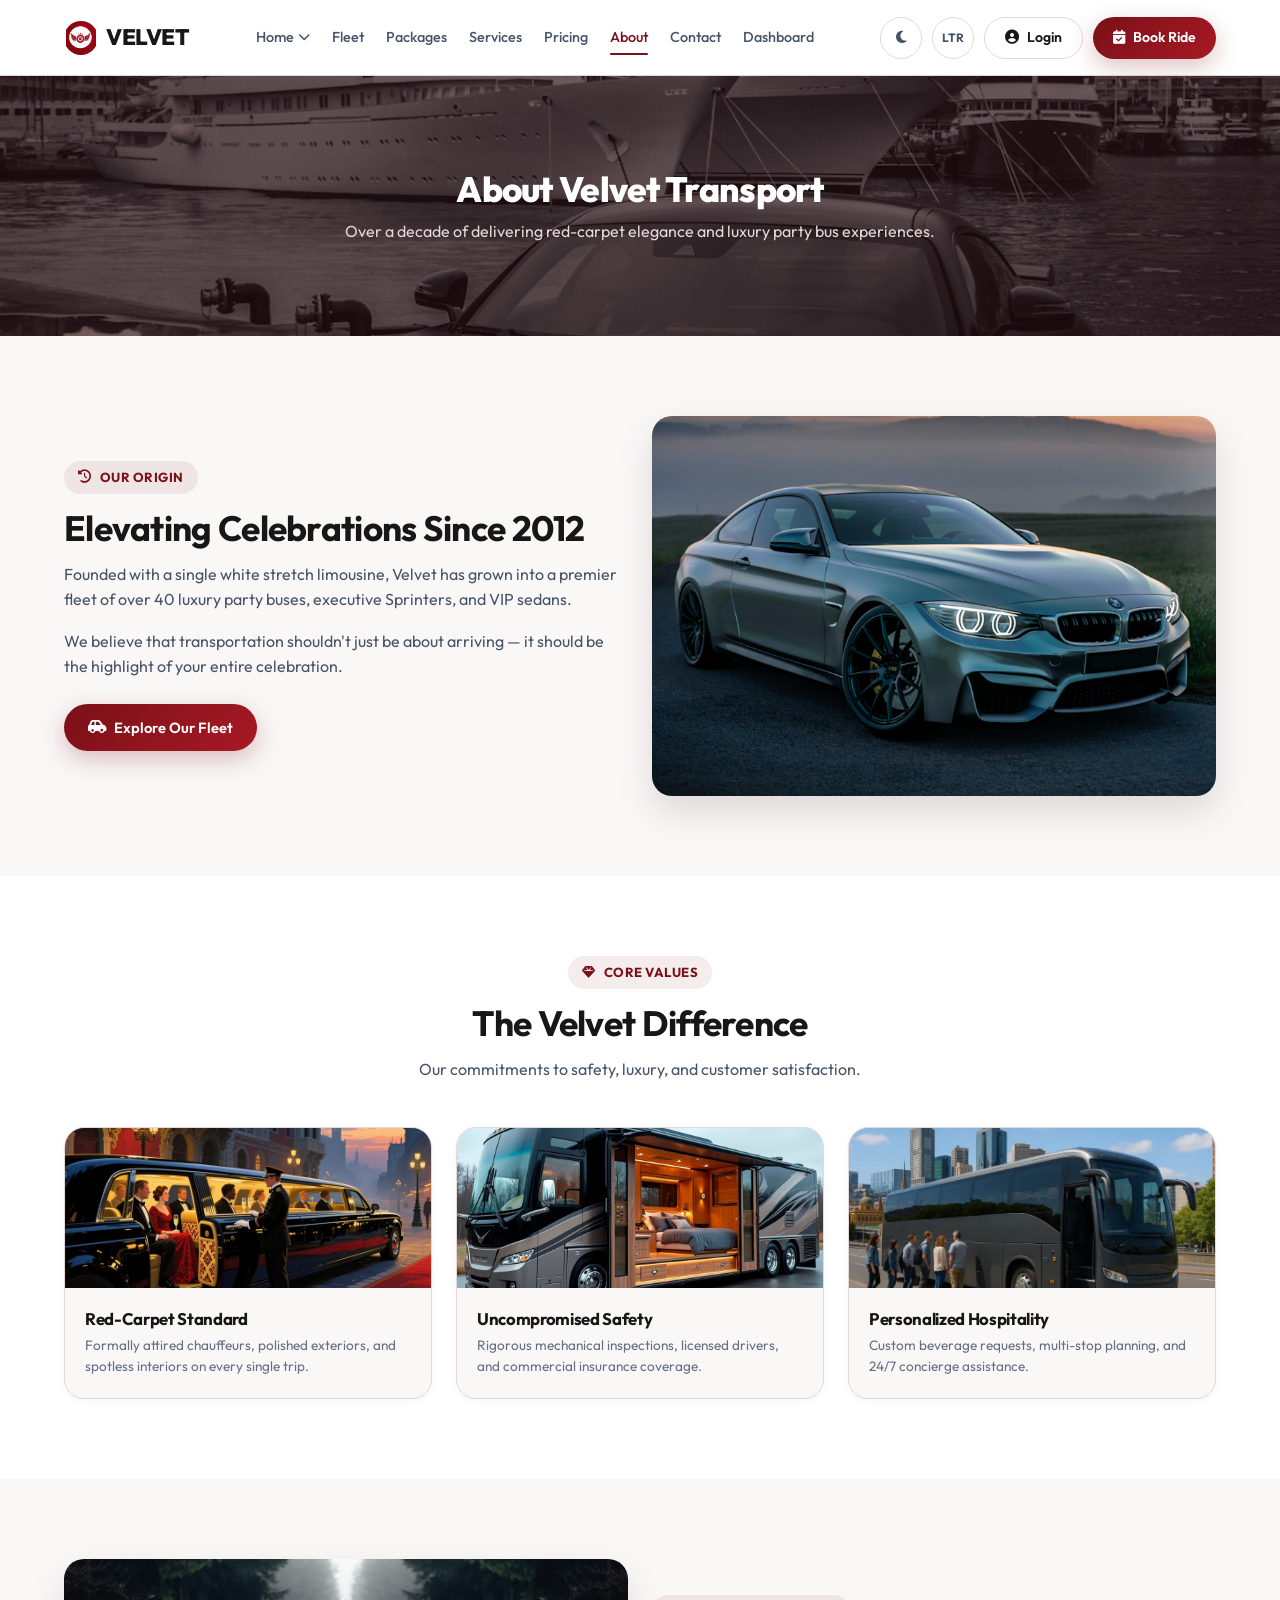
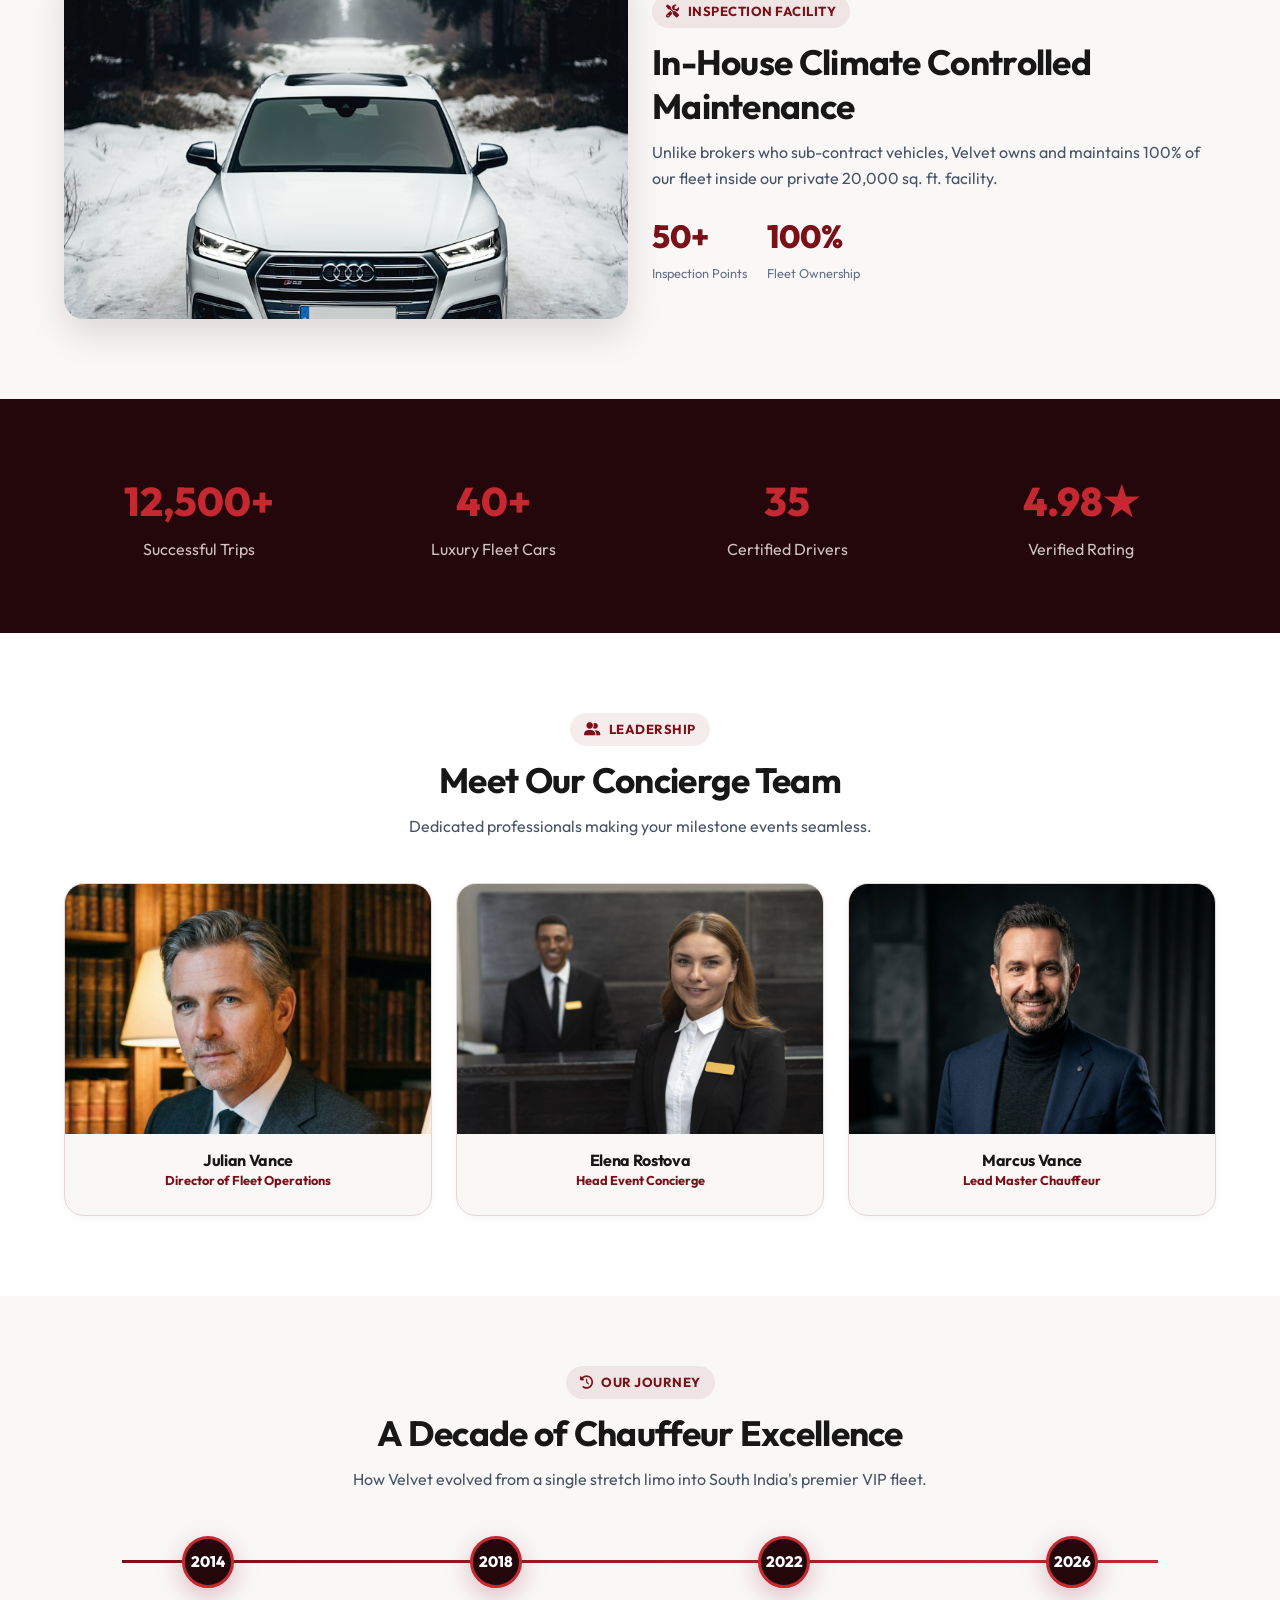
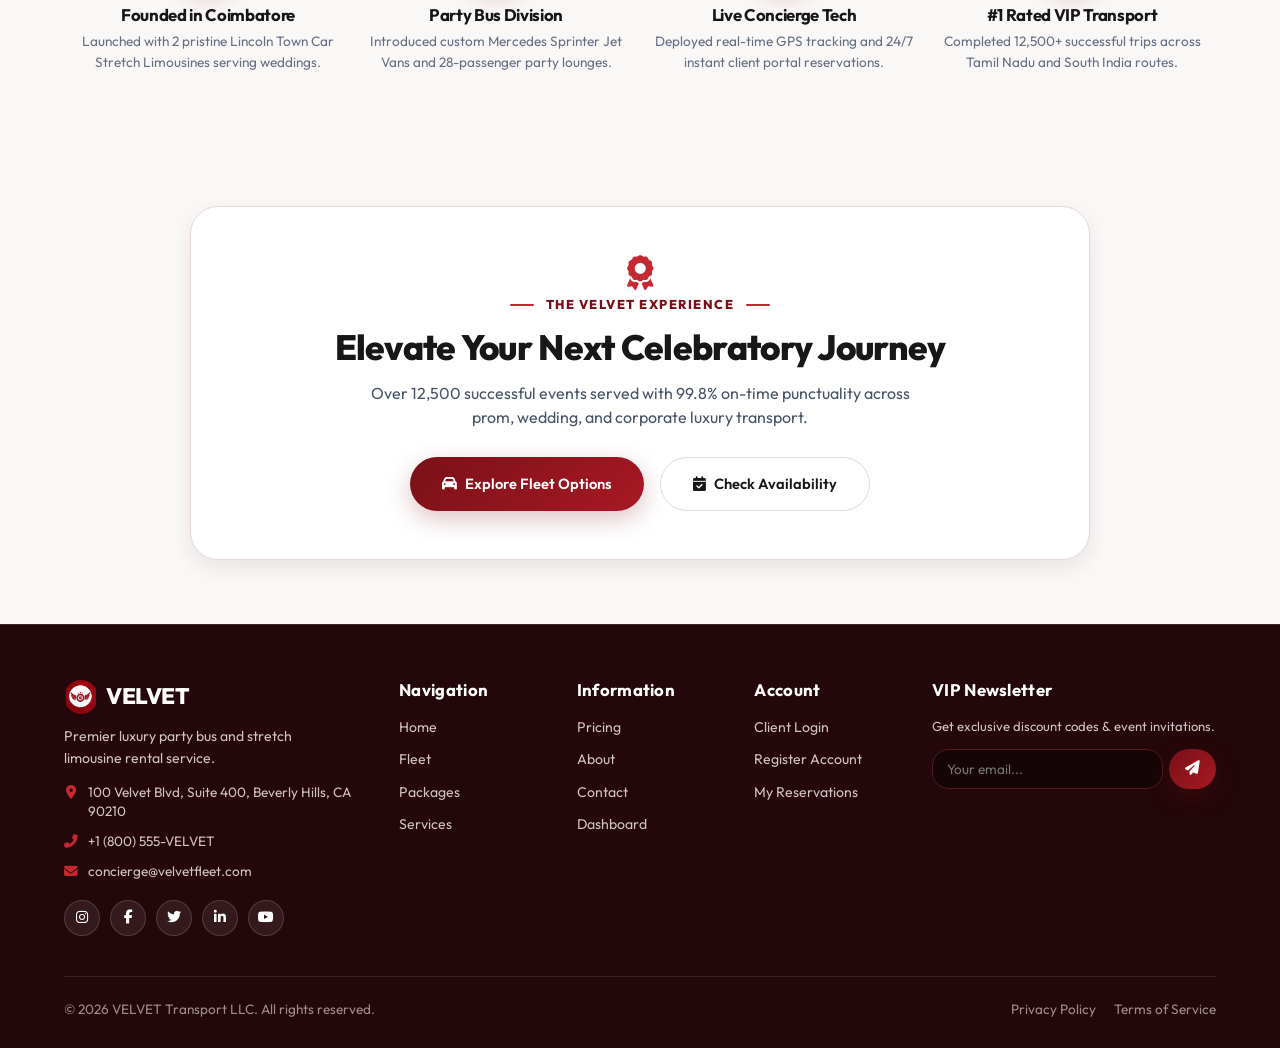
==== commit d4e0315a: "first commit" ====
--- a/about.html
+++ b/about.html
@@ -12,7 +12,7 @@
   <link rel="preconnect" href="https://fonts.googleapis.com">
   <link rel="preconnect" href="https://fonts.gstatic.com" crossorigin>
   <link href="https://fonts.googleapis.com/css2?family=Outfit:wght@300;400;500;600;700;800&display=swap" rel="stylesheet">
-  <link rel="stylesheet" href="https://cdnjs.cloudflare.com/ajax/libs/font-awesome/6.4.0/css/all.min.css">
+  <link rel="stylesheet" href="https://cdnjs.cloudflare.com/ajax/libs/font-awesome/6.5.2/css/all.min.css">
   
   <link rel="stylesheet" href="assets/css/style.css">
   <link rel="stylesheet" href="assets/css/responsive.css">
@@ -41,15 +41,17 @@
         <a href="services.html" class="nav-link">Services</a>
         <a href="pricing.html" class="nav-link">Pricing</a>
         <a href="about.html" class="nav-link active">About</a>
+        <a href="contact.html" class="nav-link">Contact</a>
         <a href="dashboard.html" class="nav-link">Dashboard</a>
-        <a href="contact.html" class="nav-link">Contact</a>
         <a href="login.html" class="nav-link mobile-login-link"><i class="fas fa-user-circle"></i> Login</a>
+        <a href="contact.html" class="btn btn-primary mobile-book-btn"><i class="fas fa-calendar-check"></i> Book Ride</a>
       </nav>
 
       <div class="nav-actions">
         <button class="icon-btn" id="themeToggleBtn" title="Theme Toggle"><i class="fas fa-moon" id="themeIcon"></i></button>
         <button class="icon-btn" id="dirToggleBtn" title="Direction Toggle"><span id="dirText" style="font-size:0.75rem; font-weight:700;">LTR</span></button>
-        <a href="login.html" class="btn btn-primary desktop-login-btn"><i class="fas fa-user-circle"></i> <span>Login</span></a>
+        <a href="login.html" class="btn desktop-login-btn"><i class="fas fa-user-circle"></i> <span>Login</span></a>
+        <a href="contact.html" class="btn desktop-book-btn"><i class="fas fa-calendar-check"></i> <span>Book Ride</span></a>
         <button class="icon-btn hamburger-btn" id="hamburgerBtn"><i class="fas fa-bars"></i></button>
       </div>
     </div>
@@ -263,8 +265,10 @@
   <section class="cta-card-section">
     <div class="container">
       <div class="cta-card-box">
-        <div class="cta-card-icon"><i class="fas fa-award"></i></div>
-        <div class="cta-card-badge">The Velvet Experience</div>
+        <div class="cta-card-badge-wrap">
+          <div class="cta-card-icon"><i class="fas fa-award"></i></div>
+          <div class="cta-card-badge">The Velvet Experience</div>
+        </div>
         <h2 class="cta-card-title">Elevate Your Next Celebratory Journey</h2>
         <p class="cta-card-subtitle">
           Over 12,500 successful events served with 99.8% on-time punctuality across prom, wedding, and corporate luxury transport.
@@ -277,27 +281,87 @@
     </div>
   </section>
 
+  <!-- FOOTER -->
   <footer class="footer">
     <div class="container">
       <div class="footer-grid">
         <div>
           <a href="index.html" class="brand-logo" style="color: #FFF; margin-bottom: 12px; display: inline-flex;">
             <img src="assets/images/logo.png" alt="VELVET Logo" class="brand-logo-img">
-            <span>VELVET</span>
+            <span style="color: #FFF !important;">VELVET</span>
           </a>
-          <p style="font-size: 0.88rem; max-width: 280px; color: #D0C2C2;">Luxury party bus & stretch limousine rentals.</p>
-        </div>
-        <div><h4>Navigation</h4><div class="footer-links"><a href="index.html">Home</a><a href="fleet.html">Fleet</a><a href="packages.html">Packages</a><a href="services.html">Services</a></div></div>
-        <div><h4>Information</h4><div class="footer-links"><a href="pricing.html">Pricing</a><a href="about.html">About</a><a href="dashboard.html">Dashboard</a><a href="contact.html">Contact</a></div></div>
-        <div><h4>Account</h4><div class="footer-links"><a href="login.html">Login</a><a href="dashboard.html">My Booking</a></div></div>
-        <div><h4>Newsletter</h4>
-          <form onsubmit="event.preventDefault(); showToast('Subscribed!', 'success');" style="display: flex; gap: 6px;">
-            <input type="email" placeholder="Your email..." required style="background: #160507; border: 1px solid #501B20; padding: 8px 12px; border-radius: var(--radius-md); color: #FFF; font-size: 0.85rem; flex: 1;">
-            <button type="submit" class="btn btn-primary" style="padding: 8px 14px;"><i class="fas fa-paper-plane"></i></button>
+          <p style="font-size: 0.88rem; max-width: 280px; color: #D0C2C2; line-height: 1.5;">Premier luxury party bus and stretch limousine rental service.</p>
+          
+          <div class="footer-contact-info">
+            <div class="footer-contact-item">
+              <i class="fas fa-map-marker-alt"></i>
+              <span>100 Velvet Blvd, Suite 400, Beverly Hills, CA 90210</span>
+            </div>
+            <div class="footer-contact-item">
+              <i class="fas fa-phone-alt"></i>
+              <span>+1 (800) 555-VELVET</span>
+            </div>
+            <div class="footer-contact-item">
+              <i class="fas fa-envelope"></i>
+              <span>concierge@velvetfleet.com</span>
+            </div>
+          </div>
+
+          <div class="footer-socials">
+            <a href="https://instagram.com" target="_blank" rel="noopener noreferrer" class="footer-social-btn" title="Instagram"><i class="fab fa-instagram"></i></a>
+            <a href="https://facebook.com" target="_blank" rel="noopener noreferrer" class="footer-social-btn" title="Facebook"><i class="fab fa-facebook-f"></i></a>
+            <a href="https://twitter.com" target="_blank" rel="noopener noreferrer" class="footer-social-btn" title="Twitter"><i class="fab fa-twitter"></i></a>
+            <a href="https://linkedin.com" target="_blank" rel="noopener noreferrer" class="footer-social-btn" title="LinkedIn"><i class="fab fa-linkedin-in"></i></a>
+            <a href="https://youtube.com" target="_blank" rel="noopener noreferrer" class="footer-social-btn" title="YouTube"><i class="fab fa-youtube"></i></a>
+          </div>
+        </div>
+
+        <div>
+          <h4>Navigation</h4>
+          <div class="footer-links">
+            <a href="index.html">Home</a>
+            <a href="fleet.html">Fleet</a>
+            <a href="packages.html">Packages</a>
+            <a href="services.html">Services</a>
+          </div>
+        </div>
+
+        <div>
+          <h4>Information</h4>
+          <div class="footer-links">
+            <a href="pricing.html">Pricing</a>
+            <a href="about.html">About</a>
+            <a href="contact.html">Contact</a>
+            <a href="dashboard.html">Dashboard</a>
+          </div>
+        </div>
+
+        <div>
+          <h4>Account</h4>
+          <div class="footer-links">
+            <a href="login.html">Client Login</a>
+            <a href="register.html">Register Account</a>
+            <a href="dashboard.html">My Reservations</a>
+          </div>
+        </div>
+
+        <div>
+          <h4>VIP Newsletter</h4>
+          <p style="font-size: 0.82rem; color: #D0C2C2; margin-bottom: 12px;">Get exclusive discount codes & event invitations.</p>
+          <form onsubmit="event.preventDefault(); showToast('Subscribed to VIP Newsletter!', 'success');" style="display: flex; gap: 6px;">
+            <input type="email" placeholder="Your email..." required style="background: #160507; border: 1px solid #501B20; padding: 10px 14px; border-radius: var(--radius-md); color: #FFF; font-size: 0.85rem; flex: 1;">
+            <button type="submit" class="btn btn-primary" style="padding: 10px 16px;"><i class="fas fa-paper-plane"></i></button>
           </form>
         </div>
       </div>
-      <div class="footer-bottom"><div>&copy; 2026 VELVET Transport LLC. All rights reserved.</div></div>
+
+      <div class="footer-bottom">
+        <div>&copy; 2026 VELVET Transport LLC. All rights reserved.</div>
+        <div style="display: flex; gap: 18px;">
+          <a href="about.html" style="color: #9E8C8C;">Privacy Policy</a>
+          <a href="about.html" style="color: #9E8C8C;">Terms of Service</a>
+        </div>
+      </div>
     </div>
   </footer>
 
--- a/assets/css/style.css
+++ b/assets/css/style.css
@@ -51,6 +51,9 @@
   --navbar-height: 76px;
   --hero-inner-height: 260px;
   --container-max-width: 1200px;
+  
+  --price-color: #7A1018;
+  --price-unit-color: #667085;
 }
 
 /* Dark Theme Overrides */
@@ -64,7 +67,7 @@
   
   --text-primary: #FAF7F7;
   --text-secondary: #D0C2C2;
-  --text-muted: #9E8C8C;
+  --text-muted: #A89898;
   
   --border-color: #381216;
   --border-hover: #501B20;
@@ -72,6 +75,17 @@
   --shadow-sm: 0 2px 8px rgba(0, 0, 0, 0.3);
   --shadow-md: 0 8px 20px rgba(0, 0, 0, 0.4);
   --shadow-lg: 0 16px 36px rgba(0, 0, 0, 0.5);
+  
+  --price-color: #FF5A68;
+  --price-unit-color: #D0C2C2;
+}
+
+[data-theme="dark"] .text-burgundy {
+  color: #FFA3A8 !important;
+}
+
+[data-theme="dark"] .metric-value {
+  color: #FF5A68 !important;
 }
 
 /* RTL Support */
@@ -277,6 +291,82 @@
   background: #FFFFFF !important;
   color: var(--burgundy-primary) !important;
   border-color: #FFFFFF !important;
+}
+
+/* HERO BUTTON GROUP */
+.hero-btn-group {
+  display: flex;
+  align-items: center;
+  gap: 14px;
+  flex-wrap: wrap;
+}
+
+.hero-btn-group.hero-btn-center {
+  justify-content: center;
+}
+
+/* VIP INCLUSIONS GRID & CARDS */
+.vip-inclusions-grid {
+  display: grid;
+  grid-template-columns: repeat(3, 1fr);
+  gap: 16px;
+  max-width: 980px;
+  margin: 0 auto;
+  width: 100%;
+  box-sizing: border-box;
+}
+
+.vip-inclusion-card {
+  padding: 16px 20px;
+  background: rgba(255, 255, 255, 0.06);
+  border: 1px solid rgba(255, 255, 255, 0.15);
+  border-radius: var(--radius-lg);
+  display: flex;
+  align-items: center;
+  justify-content: flex-start;
+  gap: 14px;
+  font-weight: 700;
+  font-size: 0.9rem;
+  color: #FFFFFF;
+  width: 100%;
+  box-sizing: border-box;
+  transition: transform var(--transition-fast), background var(--transition-fast), border-color var(--transition-fast);
+}
+
+.vip-inclusion-card:hover {
+  background: rgba(255, 255, 255, 0.12);
+  border-color: rgba(255, 255, 255, 0.3);
+  transform: translateY(-2px);
+}
+
+.vip-inclusion-card i {
+  color: var(--red-accent);
+  font-size: 1.15rem;
+  flex-shrink: 0;
+  width: 24px;
+  text-align: center;
+}
+
+.vip-inclusion-card span {
+  flex: 1;
+  text-align: left;
+  line-height: 1.35;
+}
+
+/* MAP OVERLAY INFO CARD */
+.map-info-card {
+  position: absolute;
+  bottom: 24px;
+  left: 24px;
+  background: var(--bg-glass);
+  backdrop-filter: blur(12px);
+  -webkit-backdrop-filter: blur(12px);
+  padding: 18px 22px;
+  border-radius: var(--radius-md);
+  box-shadow: var(--shadow-md);
+  border: 1px solid var(--border-color);
+  max-width: 340px;
+  z-index: 10;
 }
 
 /* 6. NAVBAR */
@@ -452,14 +542,52 @@
 
 .nav-actions .btn {
   height: 42px;
-  padding: 0 22px;
+  padding: 0 20px;
   font-size: 0.88rem;
   font-weight: 600;
   display: inline-flex;
   align-items: center;
   justify-content: center;
+  gap: 8px;
   border-radius: var(--radius-full);
   flex-shrink: 0;
+  white-space: nowrap;
+}
+
+.desktop-book-btn {
+  background: linear-gradient(135deg, var(--burgundy-primary) 0%, var(--crimson-secondary) 100%);
+  color: #FFFFFF !important;
+  box-shadow: var(--shadow-accent);
+}
+
+.desktop-book-btn:hover {
+  background: linear-gradient(135deg, var(--crimson-secondary) 0%, var(--red-accent) 100%);
+  transform: translateY(-2px);
+  box-shadow: 0 10px 25px rgba(122, 16, 24, 0.35);
+}
+
+.desktop-login-btn {
+  border: 1.5px solid var(--border-color);
+  background: var(--bg-card);
+  color: var(--text-primary) !important;
+}
+
+.desktop-login-btn:hover {
+  border-color: var(--burgundy-primary);
+  color: var(--burgundy-primary) !important;
+  background: var(--bg-card-hover);
+}
+
+[data-theme="dark"] .desktop-login-btn {
+  border-color: rgba(255, 255, 255, 0.2);
+  background: rgba(255, 255, 255, 0.06);
+  color: #FFFFFF !important;
+}
+
+[data-theme="dark"] .desktop-login-btn:hover {
+  border-color: #FFA3A8;
+  color: #FFA3A8 !important;
+  background: rgba(198, 40, 50, 0.2);
 }
 
 .icon-btn:hover {
@@ -685,8 +813,8 @@
 .footer {
   background: var(--dark-wine);
   color: #D0C2C2;
-  padding-top: 50px;
-  padding-bottom: 24px;
+  padding-top: 54px;
+  padding-bottom: 28px;
   margin-top: 0;
   width: 100%;
   position: relative;
@@ -698,6 +826,8 @@
   color: #FFFFFF !important;
   margin-bottom: 16px;
   font-size: 1.05rem;
+  font-weight: 700;
+  letter-spacing: 0.3px;
 }
 
 .footer-grid {
@@ -707,6 +837,60 @@
   margin-bottom: 40px;
 }
 
+.footer-contact-info {
+  display: flex;
+  flex-direction: column;
+  gap: 10px;
+  margin-top: 14px;
+}
+
+.footer-contact-item {
+  display: flex;
+  align-items: flex-start;
+  gap: 10px;
+  font-size: 0.85rem;
+  color: #D0C2C2;
+  line-height: 1.45;
+}
+
+.footer-contact-item i {
+  color: var(--red-accent);
+  margin-top: 3px;
+  flex-shrink: 0;
+  width: 14px;
+  text-align: center;
+}
+
+.footer-socials {
+  display: flex;
+  align-items: center;
+  gap: 10px;
+  margin-top: 18px;
+  flex-wrap: wrap;
+}
+
+.footer-social-btn {
+  width: 36px;
+  height: 36px;
+  border-radius: 50%;
+  background: rgba(255, 255, 255, 0.08);
+  border: 1px solid rgba(255, 255, 255, 0.15);
+  color: #FFFFFF !important;
+  display: inline-flex;
+  align-items: center;
+  justify-content: center;
+  font-size: 0.88rem;
+  transition: all var(--transition-fast);
+}
+
+.footer-social-btn:hover {
+  background: var(--burgundy-primary);
+  border-color: var(--red-accent);
+  color: #FFFFFF !important;
+  transform: translateY(-2px);
+  box-shadow: var(--shadow-accent);
+}
+
 .footer-links {
   display: flex;
   flex-direction: column;
@@ -716,19 +900,22 @@
 .footer-links a {
   color: #D0C2C2;
   font-size: 0.88rem;
+  transition: color var(--transition-fast), transform var(--transition-fast);
 }
 
 .footer-links a:hover {
   color: #FFA3A8;
+  transform: translateX(3px);
 }
 
 .footer-bottom {
-  border-top: 1px solid #381216;
-  padding-top: 20px;
+  border-top: 1px solid rgba(255, 255, 255, 0.1);
+  padding-top: 22px;
   display: flex;
   align-items: center;
   justify-content: space-between;
   font-size: 0.85rem;
+  color: #9E8C8C;
 }
 
 /* 10. BACK TO TOP */
@@ -758,7 +945,7 @@
   transform: translateY(0);
 }
 
-/* 11. CTA FLOATING CARD BANNER (REFERENCE MATCH) */
+/* 11. CTA FLOATING CARD BANNER (PERFECT ALIGNMENT) */
 .cta-card-section {
   padding: 64px 0;
   background: var(--bg-primary);
@@ -775,6 +962,9 @@
   box-shadow: var(--shadow-md);
   position: relative;
   overflow: hidden;
+  display: flex;
+  flex-direction: column;
+  align-items: center;
 }
 
 [data-theme="dark"] .cta-card-box {
@@ -782,16 +972,35 @@
   border-color: #501B20;
 }
 
+.cta-card-badge-wrap {
+  display: flex;
+  flex-direction: column;
+  align-items: center;
+  justify-content: center;
+  gap: 8px;
+  margin-bottom: 14px;
+}
+
+.cta-card-icon {
+  font-size: 2.2rem;
+  color: var(--red-accent);
+  display: flex;
+  align-items: center;
+  justify-content: center;
+  line-height: 1;
+}
+
 .cta-card-badge {
   display: inline-flex;
   align-items: center;
-  gap: 10px;
-  font-size: 0.78rem;
+  justify-content: center;
+  gap: 12px;
+  font-size: 0.8rem;
   font-weight: 800;
   text-transform: uppercase;
   letter-spacing: 1.5px;
   color: var(--burgundy-primary);
-  margin-bottom: 12px;
+  line-height: 1;
 }
 
 [data-theme="dark"] .cta-card-badge {
@@ -806,13 +1015,7 @@
   height: 2px;
   background: var(--red-accent);
   border-radius: 2px;
-}
-
-.cta-card-icon {
-  font-size: 2.2rem;
-  color: var(--red-accent);
-  margin-bottom: 10px;
-  display: inline-block;
+  vertical-align: middle;
 }
 
 .cta-card-title {
@@ -985,6 +1188,51 @@
   box-sizing: border-box;
 }
 
+select.form-control {
+  appearance: none !important;
+  -webkit-appearance: none !important;
+  -moz-appearance: none !important;
+  background-color: var(--bg-secondary);
+  background-image: url('data:image/svg+xml;utf8,<svg xmlns="http://www.w3.org/2000/svg" width="16" height="16" viewBox="0 0 24 24" fill="none" stroke="%237A1018" stroke-width="2.5" stroke-linecap="round" stroke-linejoin="round"><polyline points="6 9 12 15 18 9"></polyline></svg>') !important;
+  background-repeat: no-repeat !important;
+  background-position: right 14px center !important;
+  background-size: 16px 16px !important;
+  padding-right: 40px !important;
+  cursor: pointer;
+}
+
+select.form-control:hover,
+select.form-control:focus {
+  background-repeat: no-repeat !important;
+  background-position: right 14px center !important;
+  background-size: 16px 16px !important;
+}
+
+[data-theme="dark"] select.form-control {
+  background-color: #2D0B0E;
+  background-image: url('data:image/svg+xml;utf8,<svg xmlns="http://www.w3.org/2000/svg" width="16" height="16" viewBox="0 0 24 24" fill="none" stroke="%23FFA3A8" stroke-width="2.5" stroke-linecap="round" stroke-linejoin="round"><polyline points="6 9 12 15 18 9"></polyline></svg>') !important;
+  background-repeat: no-repeat !important;
+  background-position: right 14px center !important;
+  background-size: 16px 16px !important;
+}
+
+[data-theme="dark"] select.form-control:hover,
+[data-theme="dark"] select.form-control:focus {
+  background-color: #380E12;
+  background-image: url('data:image/svg+xml;utf8,<svg xmlns="http://www.w3.org/2000/svg" width="16" height="16" viewBox="0 0 24 24" fill="none" stroke="%23FFA3A8" stroke-width="2.5" stroke-linecap="round" stroke-linejoin="round"><polyline points="6 9 12 15 18 9"></polyline></svg>') !important;
+  background-repeat: no-repeat !important;
+  background-position: right 14px center !important;
+  background-size: 16px 16px !important;
+}
+
+[dir="rtl"] select.form-control,
+[dir="rtl"] select.form-control:hover,
+[dir="rtl"] select.form-control:focus {
+  background-position: left 14px center !important;
+  padding-right: 14px !important;
+  padding-left: 40px !important;
+}
+
 .form-control:focus {
   border-color: var(--burgundy-primary);
   box-shadow: 0 0 0 3px rgba(122, 16, 24, 0.15);
@@ -1005,14 +1253,12 @@
   box-shadow: 0 0 0 3px rgba(255, 163, 168, 0.2);
 }
 
+input[type="date"] {
+  color-scheme: light;
+}
+
 [data-theme="dark"] input[type="date"] {
   color-scheme: dark;
-}
-
-[data-theme="dark"] input[type="date"]::-webkit-calendar-picker-indicator {
-  filter: invert(1) brightness(1.2);
-  opacity: 1;
-  cursor: pointer;
 }
 
 
@@ -1304,15 +1550,392 @@
   }
 }
 
-/* CALENDAR INPUT ICON PURE WHITE STYLING FOR ALL FORMS & DARK MODE */
+/* CALENDAR INPUT ICON VISIBILITY FOR LIGHT & DARK MODES */
 input[type="date"]::-webkit-calendar-picker-indicator {
-  background-image: url('data:image/svg+xml;utf8,<svg xmlns="http://www.w3.org/2000/svg" width="20" height="20" viewBox="0 0 24 24" fill="none" stroke="%23FFFFFF" stroke-width="2.2" stroke-linecap="round" stroke-linejoin="round"><rect x="3" y="4" width="18" height="18" rx="2" ry="2"></rect><line x1="16" y1="2" x2="16" y2="6"></line><line x1="8" y1="2" x2="8" y2="6"></line><line x1="3" y1="10" x2="21" y2="10"></line></svg>') !important;
+  background-image: url('data:image/svg+xml;utf8,<svg xmlns="http://www.w3.org/2000/svg" width="20" height="20" viewBox="0 0 24 24" fill="none" stroke="%237A1018" stroke-width="2.2" stroke-linecap="round" stroke-linejoin="round"><rect x="3" y="4" width="18" height="18" rx="2" ry="2"></rect><line x1="16" y1="2" x2="16" y2="6"></line><line x1="8" y1="2" x2="8" y2="6"></line><line x1="3" y1="10" x2="21" y2="10"></line></svg>') !important;
   background-repeat: no-repeat !important;
   background-position: center !important;
   background-size: contain !important;
   cursor: pointer !important;
   filter: none !important;
+  opacity: 0.85 !important;
+  width: 20px !important;
+  height: 20px !important;
+  margin-right: -4px !important;
+  transition: opacity var(--transition-fast);
+}
+
+input[type="date"]::-webkit-calendar-picker-indicator:hover {
   opacity: 1 !important;
-  width: 22px !important;
-  height: 22px !important;
-}
+}
+
+[data-theme="dark"] input[type="date"]::-webkit-calendar-picker-indicator {
+  background-image: url('data:image/svg+xml;utf8,<svg xmlns="http://www.w3.org/2000/svg" width="20" height="20" viewBox="0 0 24 24" fill="none" stroke="%23FFFFFF" stroke-width="2.2" stroke-linecap="round" stroke-linejoin="round"><rect x="3" y="4" width="18" height="18" rx="2" ry="2"></rect><line x1="16" y1="2" x2="16" y2="6"></line><line x1="8" y1="2" x2="8" y2="6"></line><line x1="3" y1="10" x2="21" y2="10"></line></svg>') !important;
+}
+
+/* ==========================================================================
+   STICKY DASHBOARD TOPBAR
+   ========================================================================== */
+.dash-topbar {
+  position: fixed !important;
+  top: 0 !important;
+  left: 0 !important;
+  right: 0 !important;
+  width: 100% !important;
+  z-index: 1000 !important;
+  background: var(--bg-card) !important;
+  backdrop-filter: blur(16px) !important;
+  -webkit-backdrop-filter: blur(16px) !important;
+  border-bottom: 1px solid var(--border-color) !important;
+}
+
+/* ==========================================================================
+   HOMEPAGE 1 TRANSPARENT PRICING SELECT DROPDOWNS (HIGH CONTRAST)
+   ========================================================================== */
+select.calc-select-dark,
+.calc-select-dark,
+select.form-control.calc-select-dark,
+[data-theme="light"] select.calc-select-dark,
+[data-theme="dark"] select.calc-select-dark {
+  background-color: #20080B !important;
+  border: 1.5px solid #6E1B23 !important;
+  color: #FFFFFF !important;
+  font-weight: 600 !important;
+  appearance: none !important;
+  -webkit-appearance: none !important;
+  -moz-appearance: none !important;
+  background-image: url('data:image/svg+xml;utf8,<svg xmlns="http://www.w3.org/2000/svg" width="16" height="16" viewBox="0 0 24 24" fill="none" stroke="%23FFA3A8" stroke-width="2.5" stroke-linecap="round" stroke-linejoin="round"><polyline points="6 9 12 15 18 9"></polyline></svg>') !important;
+  background-repeat: no-repeat !important;
+  background-position: right 14px center !important;
+  background-size: 16px 16px !important;
+  padding-right: 40px !important;
+  cursor: pointer !important;
+  transition: border-color var(--transition-fast), background-color var(--transition-fast), box-shadow var(--transition-fast) !important;
+}
+
+select.calc-select-dark:hover,
+.calc-select-dark:hover,
+select.form-control.calc-select-dark:hover,
+[data-theme="light"] select.calc-select-dark:hover,
+[data-theme="dark"] select.calc-select-dark:hover {
+  border-color: #A71924 !important;
+  background-color: #270A0E !important;
+  color: #FFFFFF !important;
+  background-image: url('data:image/svg+xml;utf8,<svg xmlns="http://www.w3.org/2000/svg" width="16" height="16" viewBox="0 0 24 24" fill="none" stroke="%23FFA3A8" stroke-width="2.5" stroke-linecap="round" stroke-linejoin="round"><polyline points="6 9 12 15 18 9"></polyline></svg>') !important;
+  background-repeat: no-repeat !important;
+  background-position: right 14px center !important;
+  background-size: 16px 16px !important;
+}
+
+select.calc-select-dark:focus,
+.calc-select-dark:focus,
+select.form-control.calc-select-dark:focus,
+[data-theme="light"] select.calc-select-dark:focus,
+[data-theme="dark"] select.calc-select-dark:focus {
+  border-color: #FFA3A8 !important;
+  box-shadow: 0 0 0 3px rgba(255, 163, 168, 0.3) !important;
+  outline: none !important;
+  background-color: #270A0E !important;
+  color: #FFFFFF !important;
+  background-image: url('data:image/svg+xml;utf8,<svg xmlns="http://www.w3.org/2000/svg" width="16" height="16" viewBox="0 0 24 24" fill="none" stroke="%23FFA3A8" stroke-width="2.5" stroke-linecap="round" stroke-linejoin="round"><polyline points="6 9 12 15 18 9"></polyline></svg>') !important;
+  background-repeat: no-repeat !important;
+  background-position: right 14px center !important;
+  background-size: 16px 16px !important;
+}
+
+[dir="rtl"] select.calc-select-dark,
+[dir="rtl"] .calc-select-dark,
+[dir="rtl"] select.calc-select-dark:hover,
+[dir="rtl"] select.calc-select-dark:focus {
+  background-position: left 14px center !important;
+  padding-right: 14px !important;
+  padding-left: 40px !important;
+}
+
+select.calc-select-dark option,
+.calc-select-dark option {
+  background-color: #23070A !important;
+  color: #FFFFFF !important;
+  padding: 10px 14px !important;
+}
+
+/* ==========================================================================
+   REDESIGNED PACKAGES RATES & PRICING CARDS
+   ========================================================================== */
+.package-pricing-grid {
+  display: grid;
+  grid-template-columns: repeat(3, 1fr);
+  gap: 28px;
+  align-items: stretch;
+}
+
+.pkg-rate-card {
+  background: var(--bg-card);
+  border: 1px solid var(--border-color);
+  border-radius: var(--radius-lg);
+  padding: 36px 28px;
+  display: flex;
+  flex-direction: column;
+  justify-content: space-between;
+  position: relative;
+  transition: transform var(--transition-normal), box-shadow var(--transition-normal), border-color var(--transition-normal);
+  box-shadow: var(--shadow-sm);
+}
+
+.pkg-rate-card:hover {
+  transform: translateY(-5px);
+  box-shadow: var(--shadow-lg);
+  border-color: var(--border-hover);
+}
+
+.pkg-rate-card.pkg-featured {
+  background: var(--bg-card);
+  border: 2px solid var(--burgundy-primary);
+  box-shadow: 0 10px 30px rgba(122, 16, 24, 0.18);
+  position: relative;
+  z-index: 2;
+  transform: none;
+}
+
+[data-theme="dark"] .pkg-rate-card.pkg-featured {
+  border-color: var(--red-accent);
+  box-shadow: 0 12px 35px rgba(198, 40, 50, 0.25);
+}
+
+.pkg-rate-card.pkg-featured:hover {
+  transform: translateY(-5px);
+}
+
+.pkg-badge-popular {
+  position: absolute;
+  top: -14px;
+  left: 50%;
+  transform: translateX(-50%);
+  background: linear-gradient(135deg, var(--burgundy-primary) 0%, var(--crimson-secondary) 100%);
+  color: #FFFFFF !important;
+  font-size: 0.76rem;
+  font-weight: 800;
+  letter-spacing: 1.2px;
+  padding: 5px 18px;
+  border-radius: var(--radius-full);
+  box-shadow: var(--shadow-accent);
+  text-transform: uppercase;
+  white-space: nowrap;
+  display: inline-flex;
+  align-items: center;
+  gap: 6px;
+  border: 1px solid rgba(255, 255, 255, 0.25);
+}
+
+.pkg-card-header {
+  border-bottom: 1px solid var(--border-color);
+  padding-bottom: 20px;
+  margin-bottom: 24px;
+  min-height: 205px;
+  display: flex;
+  flex-direction: column;
+  justify-content: flex-start;
+}
+
+.pkg-card-icon {
+  width: 44px;
+  height: 44px;
+  border-radius: 50%;
+  background: var(--accent-light);
+  color: var(--burgundy-primary);
+  display: flex;
+  align-items: center;
+  justify-content: center;
+  font-size: 1.2rem;
+  margin-bottom: 14px;
+  flex-shrink: 0;
+}
+
+[data-theme="dark"] .pkg-card-icon {
+  background: rgba(198, 40, 50, 0.2);
+  color: #FFA3A8;
+}
+
+.pkg-card-header h3 {
+  font-size: 1.45rem;
+  font-weight: 800;
+  margin: 0 0 8px 0;
+  line-height: 1.25;
+  min-height: 36px;
+  display: flex;
+  align-items: center;
+}
+
+.pkg-price-row {
+  display: flex;
+  align-items: baseline;
+  gap: 8px;
+  margin: 8px 0;
+  min-height: 48px;
+}
+
+.pkg-price-val {
+  font-size: 2.6rem;
+  font-weight: 800;
+  color: var(--price-color);
+  line-height: 1;
+  letter-spacing: -1px;
+}
+
+.pkg-price-unit {
+  font-size: 0.9rem;
+  color: var(--price-unit-color);
+  font-weight: 500;
+}
+
+.pkg-capacity-pill {
+  display: inline-flex;
+  align-items: center;
+  gap: 8px;
+  font-size: 0.82rem;
+  font-weight: 600;
+  color: var(--text-secondary);
+  background: var(--bg-primary);
+  border: 1px solid var(--border-color);
+  padding: 6px 14px;
+  border-radius: var(--radius-full);
+  margin-top: 4px;
+  min-height: 32px;
+  width: fit-content;
+}
+
+[data-theme="dark"] .pkg-capacity-pill {
+  background: rgba(198, 40, 50, 0.15);
+  border-color: rgba(198, 40, 50, 0.3);
+  color: #FFA3A8;
+}
+
+.pkg-features-list {
+  display: flex;
+  flex-direction: column;
+  gap: 14px;
+  margin: 0 0 28px 0;
+  flex-grow: 1;
+}
+
+.pkg-feature-item {
+  display: flex;
+  align-items: center;
+  gap: 12px;
+  font-size: 0.88rem;
+  color: var(--text-secondary);
+  line-height: 1.4;
+  min-height: 26px;
+}
+
+.pkg-feature-item i {
+  color: var(--burgundy-primary);
+  font-size: 1rem;
+  width: 18px;
+  height: 18px;
+  display: inline-flex;
+  align-items: center;
+  justify-content: center;
+  flex-shrink: 0;
+}
+
+[data-theme="dark"] .pkg-feature-item i {
+  color: #FFA3A8;
+}
+
+.pkg-feature-item span {
+  flex: 1;
+  text-align: left;
+}
+
+/* ==========================================================================
+   SOCIAL & ALTERNATIVE AUTH STYLES (LOGIN & REGISTER)
+   ========================================================================== */
+.auth-divider {
+  display: flex;
+  align-items: center;
+  margin: 24px 0 20px 0;
+  color: var(--text-muted);
+  font-size: 0.78rem;
+  font-weight: 700;
+  text-transform: uppercase;
+  letter-spacing: 0.6px;
+}
+
+.auth-divider::before,
+.auth-divider::after {
+  content: "";
+  flex: 1;
+  height: 1px;
+  background: var(--border-color);
+}
+
+.auth-divider span {
+  padding: 0 14px;
+}
+
+.social-login-grid {
+  display: flex;
+  flex-direction: column;
+  gap: 10px;
+}
+
+.btn-social {
+  display: flex;
+  align-items: center;
+  justify-content: center;
+  gap: 12px;
+  width: 100%;
+  height: 44px;
+  padding: 0 16px;
+  background: var(--bg-card);
+  border: 1.5px solid var(--border-color);
+  border-radius: var(--radius-full);
+  font-size: 0.9rem;
+  font-weight: 600;
+  color: var(--text-primary);
+  cursor: pointer;
+  transition: all var(--transition-fast);
+}
+
+.btn-social:hover {
+  border-color: var(--burgundy-primary);
+  background: var(--bg-card-hover);
+  transform: translateY(-1px);
+  box-shadow: var(--shadow-sm);
+}
+
+[data-theme="dark"] .btn-social {
+  background: rgba(255, 255, 255, 0.05);
+  border-color: #381216;
+  color: #FFFFFF;
+}
+
+[data-theme="dark"] .btn-social:hover {
+  border-color: #FFA3A8;
+  background: rgba(198, 40, 50, 0.2);
+}
+
+.btn-social i {
+  font-size: 1.1rem;
+}
+
+.btn-social.google-btn i {
+  color: #EA4335;
+}
+
+.btn-social.apple-btn i {
+  color: var(--text-primary);
+}
+
+[data-theme="dark"] .btn-social.apple-btn i {
+  color: #FFFFFF;
+}
+
+.btn-social.phone-btn i {
+  color: var(--crimson-secondary);
+}
+
+[data-theme="dark"] .btn-social.phone-btn i {
+  color: #FFA3A8;
+}
--- a/assets/css/responsive.css
+++ b/assets/css/responsive.css
@@ -21,8 +21,8 @@
   height: auto;
 }
 
-/* 1. DESKTOP VIEW (1024px+) */
-@media (min-width: 1024px) {
+/* 1. DESKTOP VIEW (1025px+) */
+@media (min-width: 1025px) {
   .container {
     max-width: 1200px;
   }
@@ -31,10 +31,12 @@
     display: none !important;
   }
 
-  .mobile-login-link {
+  .mobile-login-link,
+  .mobile-book-btn {
     display: none !important;
   }
 
+  .desktop-book-btn,
   .desktop-login-btn {
     display: inline-flex !important;
   }
@@ -67,8 +69,8 @@
   }
 }
 
-/* 2. TABLET & SMALL LAPTOPS (768px to 1023px) */
-@media (max-width: 1023px) {
+/* 2. TABLET & IPAD / IPAD PRO (Up to 1024px) */
+@media (max-width: 1024px) {
   :root {
     --navbar-height: 70px;
     --hero-inner-height: 240px;
@@ -80,17 +82,46 @@
     padding-right: 20px !important;
   }
 
-  /* Visible Header Controls: Logo | Dark Mode | RTL/LTR | Hamburger */
+  /* Visible Header Controls: Logo | Dark Mode | RTL/LTR | Hamburger (including iPad views) */
+  .desktop-book-btn,
   .desktop-login-btn {
     display: none !important;
   }
 
   .mobile-login-link {
     display: flex !important;
-    align-items: center;
+    align-items: center !important;
+    justify-content: center !important;
+    text-align: center !important;
     gap: 8px;
     font-weight: 700;
     color: var(--burgundy-primary);
+    padding: 12px 18px !important;
+    border-radius: var(--radius-md) !important;
+    border: 1.5px solid var(--border-color) !important;
+    background: var(--bg-primary) !important;
+    margin-top: 10px !important;
+    width: 100% !important;
+    box-sizing: border-box !important;
+    transition: all var(--transition-fast) !important;
+  }
+
+  [data-theme="dark"] .mobile-login-link {
+    color: #FFA3A8 !important;
+    border-color: rgba(255, 255, 255, 0.15) !important;
+    background: rgba(255, 255, 255, 0.05) !important;
+  }
+
+  .mobile-book-btn {
+    display: inline-flex !important;
+    align-items: center !important;
+    justify-content: center !important;
+    text-align: center !important;
+    gap: 8px;
+    margin-top: 8px !important;
+    width: 100% !important;
+    padding: 13px 20px !important;
+    box-sizing: border-box !important;
   }
 
   .nav-actions {
@@ -106,6 +137,16 @@
     align-items: center !important;
     justify-content: center !important;
     border-radius: var(--radius-full) !important;
+  }
+
+  /* iPad / iPad Pro & Tablet: 2 cards in Row 1, 1 card in Row 2 */
+  .package-pricing-grid {
+    grid-template-columns: repeat(2, 1fr) !important;
+    gap: 24px !important;
+  }
+
+  .pkg-rate-card.pkg-featured {
+    transform: none !important;
   }
 
   /* Mobile Off-Canvas Drawer Menu */
@@ -223,20 +264,31 @@
 
   .dashboard-layout {
     flex-direction: column !important;
+    padding-top: 64px !important;
   }
 
   .dash-sidebar {
+    position: static !important;
     width: 100% !important;
     height: auto !important;
     min-height: auto !important;
+    margin-left: 0 !important;
+    margin-right: 0 !important;
     padding: 12px 16px !important;
     border-right: none !important;
     border-bottom: 1px solid var(--border-color) !important;
     background: var(--dark-wine) !important;
+    z-index: 10 !important;
+  }
+
+  .dash-main {
+    margin-left: 0 !important;
+    margin-right: 0 !important;
+    width: 100% !important;
   }
 
   .dash-nav {
-    margin-top: 10px !important;
+    margin-top: 6px !important;
     display: flex !important;
     flex-direction: row !important;
     overflow-x: auto !important;
@@ -256,6 +308,22 @@
   .dash-topbar {
     padding: 0 16px !important;
     height: 64px !important;
+  }
+
+  .dash-logout-text {
+    display: none !important;
+  }
+
+  .dash-logout-btn {
+    width: 38px !important;
+    height: 38px !important;
+    padding: 0 !important;
+    border-radius: var(--radius-full) !important;
+    display: inline-flex !important;
+    align-items: center !important;
+    justify-content: center !important;
+    font-size: 0.95rem !important;
+    flex-shrink: 0 !important;
   }
 
   .dash-content {
@@ -312,16 +380,46 @@
   .bento-grid,
   .calc-inputs-grid,
   .form-row-2col,
-  .vip-inclusions-grid {
+  .vip-inclusions-grid,
+  .package-pricing-grid {
     grid-template-columns: 1fr !important;
-    gap: 12px !important;
+    gap: 16px !important;
     width: 100% !important;
   }
 
   .vip-inclusion-card {
     width: 100% !important;
-    padding: 12px 14px !important;
+    padding: 14px 18px !important;
     font-size: 0.88rem !important;
+    box-sizing: border-box !important;
+    display: flex !important;
+    align-items: center !important;
+    justify-content: flex-start !important;
+    gap: 14px !important;
+    border-radius: var(--radius-md) !important;
+  }
+
+  .vip-inclusion-card i {
+    flex-shrink: 0 !important;
+    font-size: 1.1rem !important;
+    width: 24px !important;
+    text-align: center !important;
+  }
+
+  .vip-inclusion-card span {
+    text-align: left !important;
+    line-height: 1.35 !important;
+    flex: 1 !important;
+  }
+
+  .map-info-card {
+    position: absolute !important;
+    bottom: 12px !important;
+    left: 12px !important;
+    right: 12px !important;
+    top: auto !important;
+    max-width: calc(100% - 24px) !important;
+    padding: 14px 16px !important;
     box-sizing: border-box !important;
   }
 
@@ -400,6 +498,37 @@
     max-width: 100% !important;
   }
 
+  .hero-btn-group {
+    display: flex !important;
+    flex-direction: column !important;
+    width: 100% !important;
+    gap: 12px !important;
+  }
+
+  .hero-btn-group .btn {
+    width: 100% !important;
+    justify-content: center !important;
+    text-align: center !important;
+    box-sizing: border-box !important;
+    padding: 14px 20px !important;
+  }
+
+  .section-tag {
+    max-width: 100% !important;
+    white-space: normal !important;
+    word-break: break-word !important;
+    display: inline-flex !important;
+    align-items: center !important;
+    gap: 6px !important;
+    font-size: 0.78rem !important;
+    padding: 6px 12px !important;
+  }
+
+  .hero-home-1 {
+    padding-top: calc(var(--navbar-height) + 24px) !important;
+    padding-bottom: 40px !important;
+  }
+
   .section-title {
     font-size: 1.65rem !important;
     word-break: break-word !important;
@@ -408,11 +537,12 @@
   .hero-title {
     font-size: 1.85rem !important;
     word-break: break-word !important;
-    line-height: 1.2 !important;
+    line-height: 1.25 !important;
   }
 
   .hero-desc {
     font-size: 0.95rem !important;
+    margin-bottom: 20px !important;
   }
 
   .hero-img-wrapper img {
